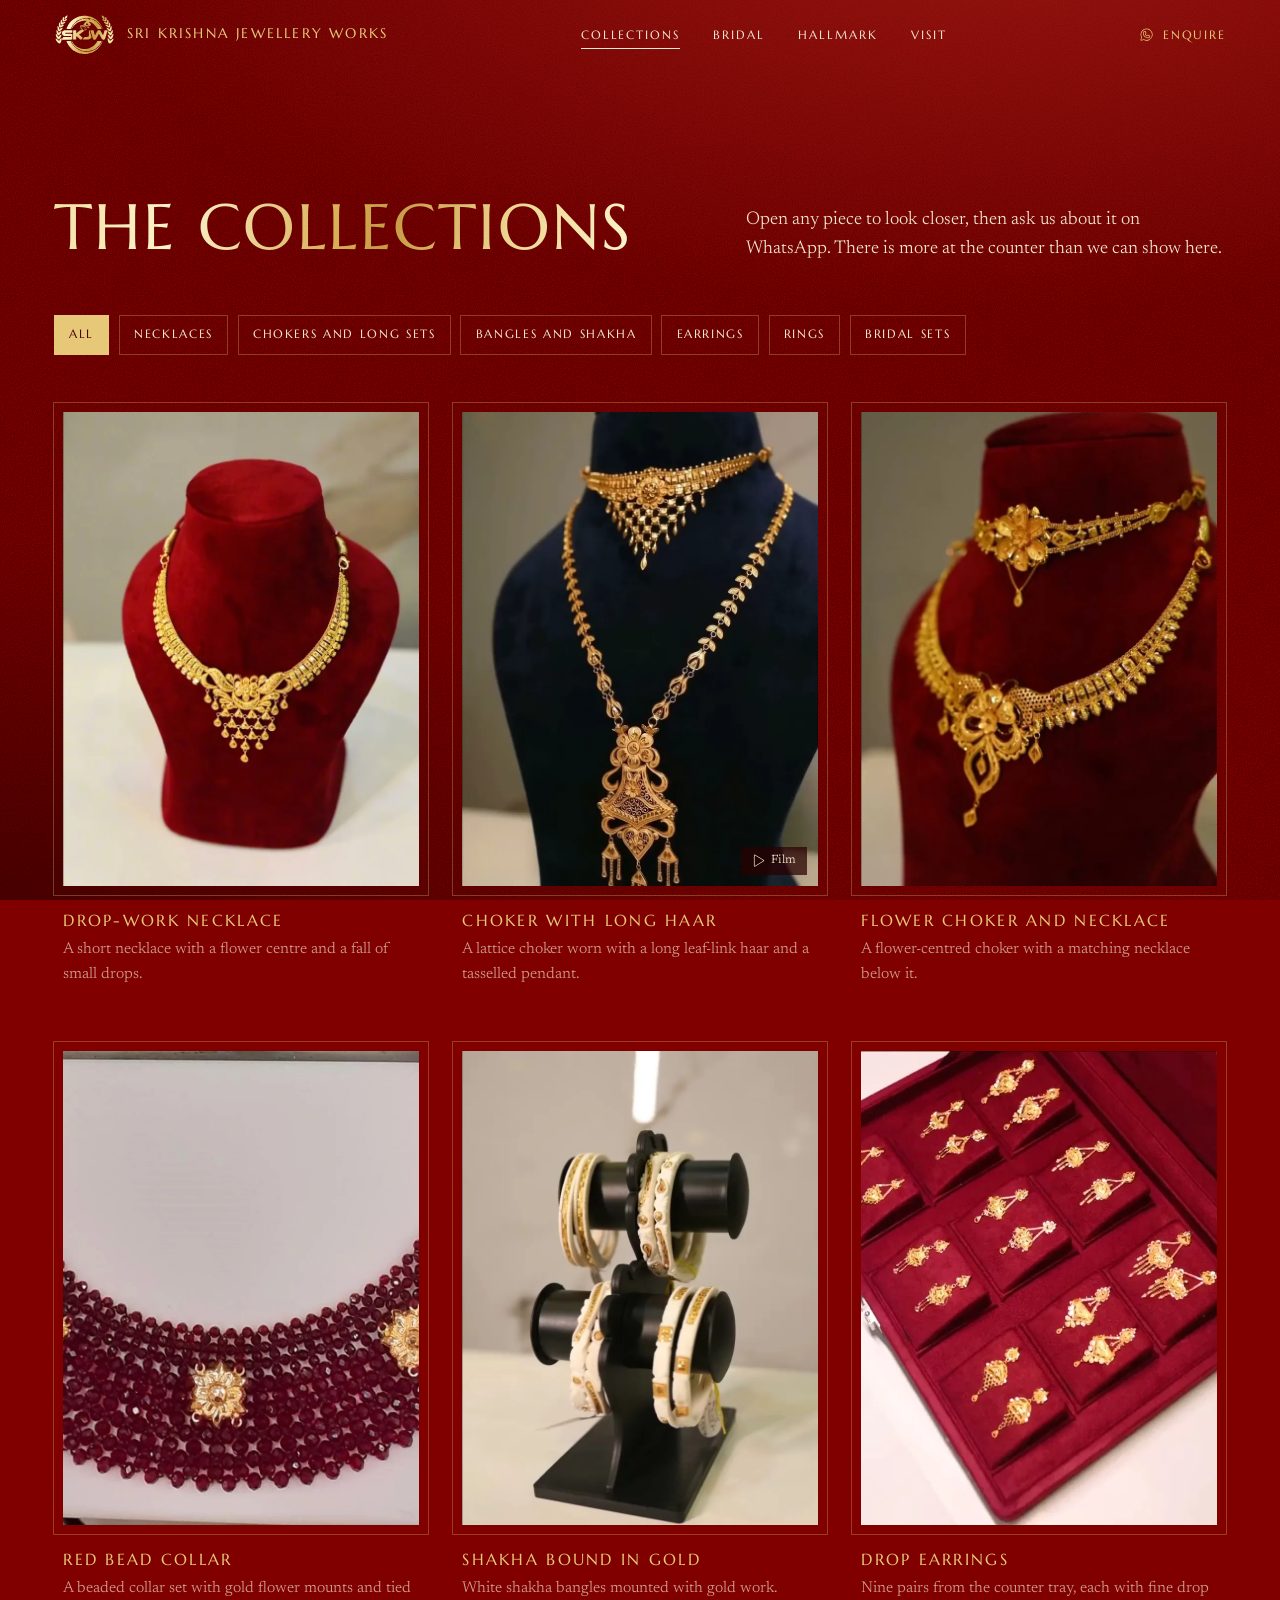
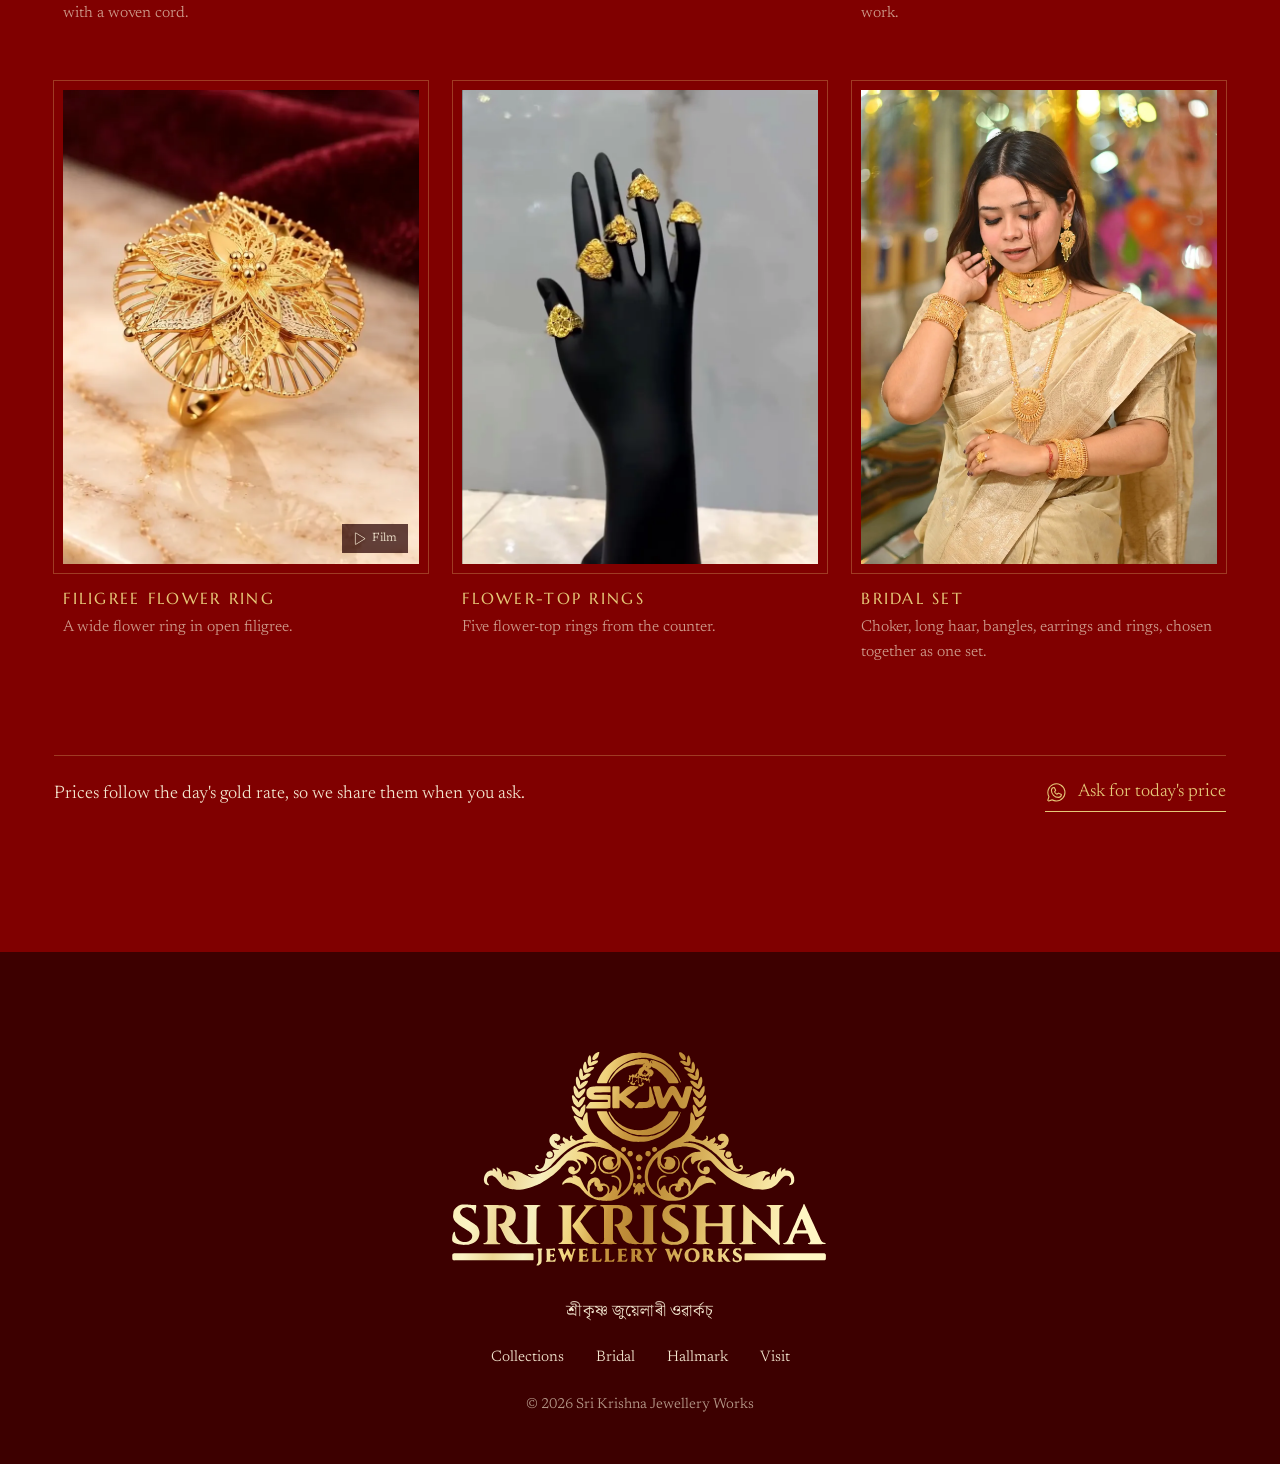
==== collections.html @ 3a8df67c "V1" ====
<!doctype html>
<html lang="en">
<head>
<meta charset="utf-8">
<meta name="viewport" content="width=device-width,initial-scale=1,viewport-fit=cover">
<title>Collections | Sri Krishna Jewellery Works</title>
<meta name="description" content="Necklaces, chokers and long sets, bangles and shakha, earrings, rings and bridal sets from Sri Krishna Jewellery Works, Barpeta Road. Ask about any piece on WhatsApp.">
<link rel="canonical" href="https://skjw.in/collections.html">
<meta name="theme-color" content="#800000">
<link rel="icon" href="assets/favicon.png" type="image/png">
<link rel="apple-touch-icon" href="assets/apple-touch-icon.png">
<meta property="og:type" content="website">
<meta property="og:site_name" content="Sri Krishna Jewellery Works">
<meta property="og:title" content="Collections | Sri Krishna Jewellery Works">
<meta property="og:description" content="Necklaces, chokers and long sets, bangles and shakha, earrings, rings and bridal sets from Sri Krishna Jewellery Works, Barpeta Road. Ask about any piece on WhatsApp.">
<meta property="og:url" content="https://skjw.in/collections.html">
<meta property="og:image" content="https://skjw.in/assets/share.jpg">
<meta property="og:locale" content="en_IN">
<meta name="twitter:card" content="summary_large_image">
<link rel="preconnect" href="https://fonts.googleapis.com">
<link rel="preconnect" href="https://fonts.gstatic.com" crossorigin>
<link rel="stylesheet" href="https://fonts.googleapis.com/css2?family=Marcellus&family=Newsreader:ital,opsz,wght@0,6..72,300..500;1,6..72,300..500&family=Noto+Serif+Bengali:wght@400;500&display=swap">
<link rel="stylesheet" href="css/style.css">
<script>(function(d){var r=d.documentElement,first=false;r.classList.add('js');try{first=!sessionStorage.getItem('skjw-seen');sessionStorage.setItem('skjw-seen','1')}catch(e){}r.classList.add(first&&false?'intro':'quick');setTimeout(function(){r.classList.add('is-ready')},4000)})(document);</script>
<script type="application/ld+json">{"@context": "https://schema.org", "@type": "JewelryStore", "name": "Sri Krishna Jewellery Works", "url": "https://skjw.in/", "image": "https://skjw.in/assets/share.jpg", "logo": "https://skjw.in/assets/logo-gold.svg", "telephone": "+91 94352 06027", "email": "amitroykarmakar@yahoo.com", "address": {"@type": "PostalAddress", "streetAddress": "W/No. 6, Kalibari Road", "addressLocality": "Barpeta Road", "addressRegion": "Assam", "postalCode": "781315", "addressCountry": "IN"}, "openingHoursSpecification": [{"@type": "OpeningHoursSpecification", "dayOfWeek": ["Monday", "Tuesday", "Wednesday", "Thursday", "Friday", "Saturday"], "opens": "09:00", "closes": "21:00"}, {"@type": "OpeningHoursSpecification", "dayOfWeek": "Sunday", "opens": "09:00", "closes": "14:00"}], "sameAs": ["https://www.instagram.com/srikrishnajewelleryworks/", "https://www.facebook.com/srikrishnajewellerywork/"]}</script>
</head>
<body>
<svg width="0" height="0" style="position:absolute" aria-hidden="true" focusable="false"><defs>
  <symbol id="i-whatsapp" viewBox="0 0 256 256"><path d="M186.68,146.63l-32-16a6,6,0,0,0-6,.38L133,141.46A42.49,42.49,0,0,1,114.54,123L125,107.33a6,6,0,0,0,.38-6l-16-32A6,6,0,0,0,104,66a38,38,0,0,0-38,38,86.1,86.1,0,0,0,86,86,38,38,0,0,0,38-38A6,6,0,0,0,186.68,146.63ZM152,178a74.09,74.09,0,0,1-74-74,26,26,0,0,1,22.42-25.75l12.66,25.32-10.39,15.58a6,6,0,0,0-.54,5.63,54.43,54.43,0,0,0,29.07,29.07,6,6,0,0,0,5.63-.54l15.58-10.39,25.32,12.66A26,26,0,0,1,152,178ZM128,26A102,102,0,0,0,38.35,176.69L26.73,211.56a14,14,0,0,0,17.71,17.71l34.87-11.62A102,102,0,1,0,128,26Zm0,192a90,90,0,0,1-45.06-12.08,6.09,6.09,0,0,0-3-.81,6.2,6.2,0,0,0-1.9.31L40.65,217.88a2,2,0,0,1-2.53-2.53L50.58,178a6,6,0,0,0-.5-4.91A90,90,0,1,1,128,218Z"></path></symbol>
  <symbol id="i-phone" viewBox="0 0 256 256"><path d="M221.59,160.3l-47.24-21.17a14,14,0,0,0-13.28,1.22,4.81,4.81,0,0,0-.56.42l-24.69,21a1.88,1.88,0,0,1-1.68.06c-15.87-7.66-32.31-24-40-39.65a1.91,1.91,0,0,1,0-1.68l21.07-25a6.13,6.13,0,0,0,.42-.58,14,14,0,0,0,1.12-13.27L95.73,34.49a14,14,0,0,0-14.56-8.38A54.24,54.24,0,0,0,34,80c0,78.3,63.7,142,142,142a54.25,54.25,0,0,0,53.89-47.17A14,14,0,0,0,221.59,160.3ZM176,210C104.32,210,46,151.68,46,80A42.23,42.23,0,0,1,82.67,38h.23a2,2,0,0,1,1.84,1.31l21.1,47.11a2,2,0,0,1,0,1.67L84.73,113.15a4.73,4.73,0,0,0-.43.57,14,14,0,0,0-.91,13.73c8.87,18.16,27.17,36.32,45.53,45.19a14,14,0,0,0,13.77-1c.19-.13.38-.27.56-.42l24.68-21a1.92,1.92,0,0,1,1.6-.1l47.25,21.17a2,2,0,0,1,1.21,2A42.24,42.24,0,0,1,176,210Z"></path></symbol>
  <symbol id="i-pin" viewBox="0 0 256 256"><path d="M128,66a38,38,0,1,0,38,38A38,38,0,0,0,128,66Zm0,64a26,26,0,1,1,26-26A26,26,0,0,1,128,130Zm0-112a86.1,86.1,0,0,0-86,86c0,30.91,14.34,63.74,41.47,94.94a252.32,252.32,0,0,0,41.09,38,6,6,0,0,0,6.88,0,252.32,252.32,0,0,0,41.09-38c27.13-31.2,41.47-64,41.47-94.94A86.1,86.1,0,0,0,128,18Zm0,206.51C113,212.93,54,163.62,54,104a74,74,0,0,1,148,0C202,163.62,143,212.93,128,224.51Z"></path></symbol>
  <symbol id="i-instagram" viewBox="0 0 256 256"><path d="M128,82a46,46,0,1,0,46,46A46.06,46.06,0,0,0,128,82Zm0,80a34,34,0,1,1,34-34A34,34,0,0,1,128,162ZM176,26H80A54.06,54.06,0,0,0,26,80v96a54.06,54.06,0,0,0,54,54h96a54.06,54.06,0,0,0,54-54V80A54.06,54.06,0,0,0,176,26Zm42,150a42,42,0,0,1-42,42H80a42,42,0,0,1-42-42V80A42,42,0,0,1,80,38h96a42,42,0,0,1,42,42ZM190,76a10,10,0,1,1-10-10A10,10,0,0,1,190,76Z"></path></symbol>
  <symbol id="i-facebook" viewBox="0 0 256 256"><path d="M128,26A102,102,0,1,0,230,128,102.12,102.12,0,0,0,128,26Zm6,191.8V150h26a6,6,0,0,0,0-12H134V112a18,18,0,0,1,18-18h16a6,6,0,0,0,0-12H152a30,30,0,0,0-30,30v26H96a6,6,0,0,0,0,12h26v67.8a90,90,0,1,1,12,0Z"></path></symbol>
  <symbol id="i-seal" viewBox="0 0 256 256"><path d="M224.42,104.2c-3.9-4.07-7.93-8.27-9.55-12.18-1.5-3.63-1.58-9-1.67-14.68-.14-9.38-.3-20-7.42-27.12S188,42.94,178.66,42.8c-5.68-.09-11-.17-14.68-1.67-3.91-1.62-8.11-5.65-12.18-9.55C145.16,25.22,137.64,18,128,18s-17.16,7.22-23.8,13.58c-4.07,3.9-8.27,7.93-12.18,9.55-3.63,1.5-9,1.58-14.68,1.67-9.38.14-20,.3-27.12,7.42S42.94,68,42.8,77.34c-.09,5.68-.17,11-1.67,14.68-1.62,3.91-5.65,8.11-9.55,12.18C25.22,110.84,18,118.36,18,128s7.22,17.16,13.58,23.8c3.9,4.07,7.93,8.27,9.55,12.18,1.5,3.63,1.58,9,1.67,14.68.14,9.38.3,20,7.42,27.12S68,213.06,77.34,213.2c5.68.09,11,.17,14.68,1.67,3.91,1.62,8.11,5.65,12.18,9.55C110.84,230.78,118.36,238,128,238s17.16-7.22,23.8-13.58c4.07-3.9,8.27-7.93,12.18-9.55,3.63-1.5,9-1.58,14.68-1.67,9.38-.14,20-.3,27.12-7.42s7.28-17.74,7.42-27.12c.09-5.68.17-11,1.67-14.68,1.62-3.91,5.65-8.11,9.55-12.18C230.78,145.16,238,137.64,238,128S230.78,110.84,224.42,104.2Zm-8.66,39.3c-4.67,4.86-9.5,9.9-12,15.9-2.38,5.74-2.48,12.52-2.58,19.08-.11,7.44-.23,15.14-3.9,18.82s-11.38,3.79-18.82,3.9c-6.56.1-13.34.2-19.08,2.58-6,2.48-11,7.31-15.91,12-5.25,5-10.68,10.24-15.49,10.24s-10.24-5.21-15.5-10.24c-4.86-4.67-9.9-9.5-15.9-12-5.74-2.38-12.52-2.48-19.08-2.58-7.44-.11-15.14-.23-18.82-3.9s-3.79-11.38-3.9-18.82c-.1-6.56-.2-13.34-2.58-19.08-2.48-6-7.31-11-12-15.91C35.21,138.24,30,132.81,30,128s5.21-10.24,10.24-15.5c4.67-4.86,9.5-9.9,12-15.9,2.38-5.74,2.48-12.52,2.58-19.08.11-7.44.23-15.14,3.9-18.82s11.38-3.79,18.82-3.9c6.56-.1,13.34-.2,19.08-2.58,6-2.48,11-7.31,15.91-12C117.76,35.21,123.19,30,128,30s10.24,5.21,15.5,10.24c4.86,4.67,9.9,9.5,15.9,12,5.74,2.38,12.52,2.48,19.08,2.58,7.44.11,15.14.23,18.82,3.9s3.79,11.38,3.9,18.82c.1,6.56.2,13.34,2.58,19.08,2.48,6,7.31,11,12,15.91,5,5.25,10.24,10.68,10.24,15.49S220.79,138.24,215.76,143.5ZM172.24,99.76a6,6,0,0,1,0,8.48l-56,56a6,6,0,0,1-8.48,0l-24-24a6,6,0,0,1,8.48-8.48L112,151.51l51.76-51.75A6,6,0,0,1,172.24,99.76Z"></path></symbol>
  <symbol id="i-certificate" viewBox="0 0 256 256"><path d="M126,136a6,6,0,0,1-6,6H72a6,6,0,0,1,0-12h48A6,6,0,0,1,126,136Zm-6-38H72a6,6,0,0,0,0,12h48a6,6,0,0,0,0-12Zm110,62.62V224a6,6,0,0,1-9,5.21l-25-14.3-25,14.3a6,6,0,0,1-9-5.21V198H40a14,14,0,0,1-14-14V56A14,14,0,0,1,40,42H216a14,14,0,0,1,14,14V87.38a49.91,49.91,0,0,1,0,73.24ZM196,86a38,38,0,1,0,38,38A38,38,0,0,0,196,86ZM162,186V160.62a50,50,0,0,1,56-81.51V56a2,2,0,0,0-2-2H40a2,2,0,0,0-2,2V184a2,2,0,0,0,2,2Zm56-17.11a49.91,49.91,0,0,1-44,0v44.77l19-10.87a6,6,0,0,1,6,0l19,10.87Z"></path></symbol>
  <symbol id="i-fingerprint" viewBox="0 0 256 256"><path d="M70,128a132.68,132.68,0,0,1-14,59.58,6,6,0,0,1-5.38,3.33,6,6,0,0,1-5.36-8.67A120.74,120.74,0,0,0,58,128,69.72,69.72,0,0,1,84.25,73.36a6,6,0,0,1,7.51,9.37A57.73,57.73,0,0,0,70,128Zm58-6a6,6,0,0,0-6,6,186.07,186.07,0,0,1-23.23,90.07,6,6,0,0,0,10.5,5.82A198.14,198.14,0,0,0,134,128,6,6,0,0,0,128,122Zm0-32a38,38,0,0,0-38,38,6,6,0,0,0,12,0,26,26,0,0,1,52,0,216.06,216.06,0,0,1-20.71,92.85A6,6,0,1,0,144.16,226,227.94,227.94,0,0,0,166,128,38,38,0,0,0,128,90Zm0-64A102.11,102.11,0,0,0,26,128a90,90,0,0,1-5.12,30,6,6,0,1,0,11.31,4A101.83,101.83,0,0,0,38,128a90,90,0,0,1,180,0,284.7,284.7,0,0,1-5.33,54.84,6,6,0,0,0,4.72,7.05,6.8,6.8,0,0,0,1.17.11,6,6,0,0,0,5.88-4.84A295.92,295.92,0,0,0,230,128,102.12,102.12,0,0,0,128,26ZM94,154.13a6,6,0,0,0-7.07,4.69,152.82,152.82,0,0,1-17.44,46,6,6,0,0,0,10.4,6,164.77,164.77,0,0,0,18.8-49.65A6,6,0,0,0,94,154.13ZM128,58a70.76,70.76,0,0,0-8.75.54,6,6,0,1,0,1.49,11.91A58,58,0,0,1,186,128a252.27,252.27,0,0,1-1.94,31.26,6,6,0,0,0,5.21,6.69,6.59,6.59,0,0,0,.75,0,6,6,0,0,0,5.95-5.26A266.46,266.46,0,0,0,198,128,70.08,70.08,0,0,0,128,58ZM185.44,186.2a6,6,0,0,0-7.31,4.31c-1.47,5.74-3.18,11.49-5.06,17.09a6,6,0,0,0,11.38,3.82c2-5.88,3.75-11.9,5.3-17.92A6,6,0,0,0,185.44,186.2Z"></path></symbol>
  <symbol id="i-copy" viewBox="0 0 256 256"><path d="M216,34H88a6,6,0,0,0-6,6V82H40a6,6,0,0,0-6,6V216a6,6,0,0,0,6,6H168a6,6,0,0,0,6-6V174h42a6,6,0,0,0,6-6V40A6,6,0,0,0,216,34ZM162,210H46V94H162Zm48-48H174V88a6,6,0,0,0-6-6H94V46H210Z"></path></symbol>
  <symbol id="i-check" viewBox="0 0 256 256"><path d="M228.24,76.24l-128,128a6,6,0,0,1-8.48,0l-56-56a6,6,0,0,1,8.48-8.48L96,191.51,219.76,67.76a6,6,0,0,1,8.48,8.48Z"></path></symbol>
  <symbol id="i-menu" viewBox="0 0 256 256"><path d="M222,128a6,6,0,0,1-6,6H40a6,6,0,0,1,0-12H216A6,6,0,0,1,222,128ZM40,70H216a6,6,0,0,0,0-12H40a6,6,0,0,0,0,12ZM216,186H40a6,6,0,0,0,0,12H216a6,6,0,0,0,0-12Z"></path></symbol>
  <symbol id="i-close" viewBox="0 0 256 256"><path d="M204.24,195.76a6,6,0,1,1-8.48,8.48L128,136.49,60.24,204.24a6,6,0,0,1-8.48-8.48L119.51,128,51.76,60.24a6,6,0,0,1,8.48-8.48L128,119.51l67.76-67.75a6,6,0,0,1,8.48,8.48L136.49,128Z"></path></symbol>
  <symbol id="i-play" viewBox="0 0 256 256"><path d="M231.36,116.19,87.28,28.06a14,14,0,0,0-14.18-.27A13.69,13.69,0,0,0,66,39.87V216.13a13.69,13.69,0,0,0,7.1,12.08,14,14,0,0,0,14.18-.27l144.08-88.13a13.82,13.82,0,0,0,0-23.62Zm-6.26,13.38L81,217.7a2,2,0,0,1-2.06,0,1.78,1.78,0,0,1-1-1.61V39.87a1.78,1.78,0,0,1,1-1.61A2.06,2.06,0,0,1,80,38a2,2,0,0,1,1,.31L225.1,126.43a1.82,1.82,0,0,1,0,3.14Z"></path></symbol>
  <symbol id="i-pause" viewBox="0 0 256 256"><path d="M200,34H160a14,14,0,0,0-14,14V208a14,14,0,0,0,14,14h40a14,14,0,0,0,14-14V48A14,14,0,0,0,200,34Zm2,174a2,2,0,0,1-2,2H160a2,2,0,0,1-2-2V48a2,2,0,0,1,2-2h40a2,2,0,0,1,2,2ZM96,34H56A14,14,0,0,0,42,48V208a14,14,0,0,0,14,14H96a14,14,0,0,0,14-14V48A14,14,0,0,0,96,34Zm2,174a2,2,0,0,1-2,2H56a2,2,0,0,1-2-2V48a2,2,0,0,1,2-2H96a2,2,0,0,1,2,2Z"></path></symbol>
  <symbol id="i-arrow-left" viewBox="0 0 256 256"><path d="M222,128a6,6,0,0,1-6,6H54.49l61.75,61.76a6,6,0,1,1-8.48,8.48l-72-72a6,6,0,0,1,0-8.48l72-72a6,6,0,0,1,8.48,8.48L54.49,122H216A6,6,0,0,1,222,128Z"></path></symbol>
  <symbol id="i-arrow-right" viewBox="0 0 256 256"><path d="M220.24,132.24l-72,72a6,6,0,0,1-8.48-8.48L201.51,134H40a6,6,0,0,1,0-12H201.51L139.76,60.24a6,6,0,0,1,8.48-8.48l72,72A6,6,0,0,1,220.24,132.24Z"></path></symbol>
</defs></svg>

<div class="site" id="top">
<div class="curtain" aria-hidden="true"><img src="assets/logo-gold.svg" alt="" width="304" height="177"></div>
<div class="wipe" aria-hidden="true"></div>
<header class="nav">
  <a class="brand" href="index.html" aria-label="Sri Krishna Jewellery Works, home">
    <img src="assets/crest-gold.svg" alt="" width="62" height="40">
    <span class="brand-name">Sri Krishna Jewellery Works</span>
  </a>
  <nav class="nav-links" aria-label="Main">
    <a href="collections.html" aria-current="page">Collections</a>
    <a href="index.html#bridal">Bridal</a>
    <a href="index.html#hallmark">Hallmark</a>
    <a href="index.html#visit">Visit</a>
  </nav>
  <a class="nav-cta" href="https://wa.me/917002180879?text=Hello%2C%20I%20saw%20your%20website%20and%20would%20like%20to%20ask%20about%20a%20piece." target="_blank" rel="noopener"><svg class="ic" viewBox="0 0 256 256" aria-hidden="true"><use href="#i-whatsapp"/></svg>Enquire</a>
  <button class="menu-btn" type="button" aria-expanded="false" aria-controls="menu" aria-label="Open menu"><svg viewBox="0 0 256 256" aria-hidden="true"><use href="#i-menu"/></svg></button>
</header>
<div class="menu" id="menu">
  <a href="collections.html"><span>Collections</span></a>
  <a href="index.html#bridal"><span>Bridal</span></a>
  <a href="index.html#hallmark"><span>Hallmark</span></a>
  <a href="index.html#visit"><span>Visit</span></a>
  <a href="https://wa.me/917002180879?text=Hello%2C%20I%20saw%20your%20website%20and%20would%20like%20to%20ask%20about%20a%20piece." target="_blank" rel="noopener"><span>Enquire on WhatsApp</span></a>
</div>

<main class="enter">
<header class="page-head">
  <h1 class="display h-page"><span class="ln"><span class="foil">The collections</span></span></h1>
  <p class="lede fade">Open any piece to look closer, then ask us about it on WhatsApp. There is more at the counter than we can show here.</p>
</header>
<div class="filters fade" id="filters" role="group" aria-label="Show one family of ornament"></div>
<div class="grid" id="grid"></div>
<noscript><p class="sec">The catalogue needs JavaScript. You can also <a class="link" href="https://wa.me/917002180879?text=Hello%2C%20I%20saw%20your%20website%20and%20would%20like%20to%20ask%20about%20a%20piece.">ask us on WhatsApp</a> what is in the showroom.</p></noscript>
<div class="note page-note">
  <p>Prices follow the day's gold rate, so we share them when you ask.</p>
  <a class="link" href="https://wa.me/917002180879?text=Hello%2C%20I%20would%20like%20to%20know%20today%27s%20price%20for%20a%20piece%20on%20your%20website." target="_blank" rel="noopener"><svg class="ic" viewBox="0 0 256 256" aria-hidden="true"><use href="#i-whatsapp"/></svg>Ask for today's price</a>
</div>
</main>

<dialog class="detail" id="detail" aria-labelledby="detail-title">
  <button type="button" class="detail-close"><svg viewBox="0 0 256 256" aria-hidden="true"><use href="#i-close"/></svg>Close</button>
  <div class="detail-in">
    <div class="detail-media">
      <div class="detail-stage"></div>
      <div class="thumbs"></div>
    </div>
    <div class="detail-copy">
      <p class="small detail-cat"></p>
      <h2 class="display h-sec" id="detail-title"></h2>
      <p class="lede detail-text"></p>
      <div class="detail-facts">
        <div class="detail-gold"><svg viewBox="0 0 256 256" aria-hidden="true"><use href="#i-seal"/></svg>BIS hallmarked gold with its own HUID code</div>
        <div><svg viewBox="0 0 256 256" aria-hidden="true"><use href="#i-pin"/></svg>See it at the showroom on Kalibari Road</div>
      </div>
      <p class="small">Prices follow the day's gold rate, so we share them when you ask.</p>
      <p><a class="btn solid detail-ask" href="https://wa.me/917002180879?text=Hello%2C%20I%20saw%20your%20website%20and%20would%20like%20to%20ask%20about%20a%20piece." target="_blank" rel="noopener"><svg class="ic" viewBox="0 0 256 256" aria-hidden="true"><use href="#i-whatsapp"/></svg>Ask about this piece</a></p>
    </div>
  </div>
</dialog>
<footer class="band foot">
  <img class="foot-logo" src="assets/logo-gold.svg" alt="Sri Krishna Jewellery Works" width="400" height="233" loading="lazy">
  <p class="as" lang="as">শ্ৰীকৃষ্ণ জুয়েলাৰী ওৱাৰ্কচ্</p>
  <nav aria-label="Footer">
    <a href="collections.html">Collections</a><a href="index.html#bridal">Bridal</a><a href="index.html#hallmark">Hallmark</a><a href="index.html#visit">Visit</a>
  </nav>
  <p class="small">© 2026 Sri Krishna Jewellery Works</p>
</footer>
</div>
<script src="js/pieces.js" defer></script>
<script src="js/site.js" defer></script>
<script src="js/collections.js" defer></script>
</body>
</html>
---- css/style.css ----
/* Sri Krishna Jewellery Works
   The page is the inside of the shop's presentation box: a maroon velvet field,
   gold-foil capitals, ivory text. Everything is left-aligned except the bangle hero.

   Contents
   1. Tokens        5. Hero            9. Hallmark       13. Collections page
   2. Base          6. Sections       10. Visit          14. Piece detail
   3. Type          7. Tray            11. Footer         15. Motion
   4. Nav + menu    8. Bridal         12. Buttons        16. Smaller screens
*/

/* ---------- 1. Tokens ---------- */
:root{
  color-scheme:dark;
  --maroon:#800000;                 /* the client's colour */
  --deep:#3d0000;                   /* bands, menu, footer */
  --oxblood:#4a0303;                /* page-change wipe */
  --foil:#e6c878;                   /* gold for headings and lines */
  --text:#f3e6cf;                   /* ivory body text */
  --muted:rgba(243,230,207,.68);
  --line:rgba(230,200,120,.3);
  --frame:#5e0000;                  /* behind photos while they load */
  --foil-gradient:linear-gradient(100deg,#f3e3a6 0%,#fbf3cb 22%,#d9b25a 48%,#c79a43 58%,#ecd58f 78%,#fbf3cb 100%);

  --f-display:"Marcellus","Trajan Pro","Optima","Palatino Linotype",serif;
  --f-text:"Newsreader","Iowan Old Style","Palatino Linotype",Georgia,serif;
  --f-as:"Noto Serif Bengali","Kohinoor Bangla","Nirmala UI",serif;

  --ease-out:cubic-bezier(.16,1,.3,1);     /* things arriving */
  --ease-io:cubic-bezier(.76,0,.24,1);     /* wipes */
  --gutter:clamp(1.15rem,4.2vw,4rem);
  --section:clamp(5rem,11vw,10.5rem);
  --obj:min(86vw,62svh,44rem);             /* size of the bangle canvas */
}

@media (min-width:104rem){
  :root{--gutter:calc((100vw - 96rem) / 2)}
}

/* ---------- 2. Base ---------- */
*,*::before,*::after{box-sizing:border-box}
html{scroll-behavior:smooth;-webkit-text-size-adjust:100%;background:var(--maroon)}
[id]{scroll-margin-top:5rem}
body{margin:0;background:var(--maroon);color:var(--text);font-family:var(--f-text);font-size:1.14rem;font-weight:350;line-height:1.6;overflow-x:hidden;-webkit-font-smoothing:antialiased}
img,video,canvas{display:block;max-width:100%}
a{color:inherit}
h1,h2,h3,p,figure,ul,dl,dd{margin:0}
ul{padding:0;list-style:none}
button{font:inherit;color:inherit;background:none;border:0;padding:0;cursor:pointer}
:focus-visible{outline:2px solid var(--foil);outline-offset:4px}
[hidden]{display:none!important}
svg.ic{width:1.25em;height:1.25em;fill:currentColor;flex:none}
.sr{position:absolute;width:1px;height:1px;overflow:hidden;clip-path:inset(50%);white-space:nowrap}

/* velvet: two soft lights and a fine nap, fixed behind everything */
.site{position:relative;isolation:isolate}
.site::before{content:"";position:fixed;inset:0;z-index:-1;pointer-events:none;
  background:
   radial-gradient(120% 70% at 78% -8%,rgba(190,40,30,.5),transparent 60%),
   radial-gradient(90% 60% at 0% 100%,rgba(40,0,0,.55),transparent 65%),
   url("data:image/svg+xml,%3Csvg xmlns='http://www.w3.org/2000/svg' width='260' height='260'%3E%3Cfilter id='n'%3E%3CfeTurbulence type='fractalNoise' baseFrequency='.9' numOctaves='2' stitchTiles='stitch'/%3E%3CfeColorMatrix values='0 0 0 0 0 0 0 0 0 0 0 0 0 0 0 0 0 0 .55 -.12'/%3E%3C/filter%3E%3Crect width='100%25' height='100%25' filter='url(%23n)'/%3E%3C/svg%3E")}

/* ---------- 3. Type ---------- */
.display{font-family:var(--f-display);font-weight:400;letter-spacing:.035em;text-transform:uppercase;line-height:1.12;color:var(--foil);text-wrap:balance}
.h-hero{font-size:clamp(1.55rem,min(5.6vw,10.5svh),6rem);line-height:1}
.h-sec{font-size:clamp(1.7rem,3.5vw,3.1rem)}
.h-page{font-size:clamp(2rem,5vw,4.4rem)}
.lede{font-size:clamp(1.1rem,1.45vw,1.3rem);max-width:34rem;line-height:1.55}
.small{font-size:.9rem;color:var(--muted)}
.muted{color:var(--muted)}
.as{font-family:var(--f-as);font-size:1.02rem;letter-spacing:.01em;color:var(--foil)}
.foil{background:var(--foil-gradient);-webkit-background-clip:text;background-clip:text;color:transparent}

/* ---------- 4. Nav + menu ---------- */
.nav{position:fixed;inset:env(safe-area-inset-top,0px) 0 auto 0;z-index:40;display:flex;align-items:center;justify-content:space-between;gap:1.5rem;padding:.9rem var(--gutter);transition:transform .7s var(--ease-out),background-color .4s,box-shadow .4s}
.nav.is-solid{background:var(--maroon);box-shadow:0 1px 0 var(--line)}
.nav.menu-open{background:transparent;box-shadow:none}
.nav.is-hidden{transform:translateY(-105%);visibility:hidden;transition:transform .7s var(--ease-out),visibility 0s .7s}
.brand{display:flex;align-items:center;gap:.7rem;text-decoration:none;color:var(--foil);min-width:0}
.brand img{height:2.5rem;width:auto;flex:none}
.brand-name{font-family:var(--f-display);text-transform:uppercase;letter-spacing:.16em;font-size:.86rem;white-space:nowrap}
.nav-links{display:flex;gap:clamp(1.2rem,2.6vw,2.6rem)}
.nav-links a,.nav-cta{font-family:var(--f-display);text-transform:uppercase;letter-spacing:.16em;font-size:.76rem;text-decoration:none}
.nav-links a{color:var(--text);position:relative;padding:.3rem 0}
.nav-links a::after{content:"";position:absolute;left:0;right:0;bottom:0;height:1px;background:currentColor;transform:scaleX(0);transform-origin:right;transition:transform .5s var(--ease-out)}
.nav-links a:hover::after,.nav-links a[aria-current="page"]::after{transform:scaleX(1);transform-origin:left}
.nav-cta{display:inline-flex;align-items:center;gap:.5rem;color:var(--foil)}
.menu-btn{display:none;width:2.75rem;height:2.75rem;align-items:center;justify-content:center;color:var(--foil)}
.menu-btn svg{width:1.6rem;height:1.6rem;fill:currentColor}
.menu{position:fixed;inset:0;z-index:39;background:var(--deep);display:flex;flex-direction:column;justify-content:center;gap:2.2rem;padding:6rem var(--gutter) 7rem;clip-path:inset(0 0 100% 0);visibility:hidden;transition:clip-path .8s var(--ease-io),visibility 0s .8s}
.menu.open{clip-path:inset(0);visibility:visible;transition:clip-path .8s var(--ease-io)}
.menu a{font-family:var(--f-display);font-size:1.6rem;line-height:1.15;text-decoration:none;text-transform:uppercase;letter-spacing:.035em;display:block;overflow:hidden}
.menu a span{display:block;transform:translateY(110%);transition:transform .9s var(--ease-out)}
.menu.open a span{transform:none}
.menu a:nth-child(2) span{transition-delay:.06s}
.menu a:nth-child(3) span{transition-delay:.12s}
.menu a:nth-child(4) span{transition-delay:.18s}
.menu a:nth-child(5) span{transition-delay:.24s}

/* ---------- 5. Hero ---------- */
.hero{position:relative;display:grid;grid-template-rows:1fr auto;justify-items:center;row-gap:1.2rem;text-align:center;overflow:hidden;padding:clamp(5.2rem,9.5svh,7.6rem) var(--gutter) clamp(2.2rem,5vh,3.6rem);min-height:min(100svh,60rem)}
/* moving velvet behind the hero: the film gives the folds, the page gives the colour */
.hero-bg{position:absolute;inset:0;z-index:0;overflow:hidden;background:url(../assets/velvet-poster.webp) center/cover;mix-blend-mode:luminosity;opacity:.5;pointer-events:none;-webkit-mask-image:linear-gradient(#000 55%,transparent);mask-image:linear-gradient(#000 55%,transparent)}
.hero-bg video{width:100%;height:100%;object-fit:cover}
.hero-stage{--gap:.58;position:relative;z-index:1;width:100%;display:grid;place-items:center;align-content:center;padding-block:.5rem}
.hero-stage>.display{position:relative;z-index:1}
.hero-object{position:relative;z-index:2;width:var(--obj);height:calc(var(--obj) * var(--gap));pointer-events:none}
.hero-object canvas{position:absolute;left:0;top:50%;width:100%;height:auto;aspect-ratio:1;transform:translateY(-50%)}
.hero-object::after{content:"";position:absolute;left:14%;right:14%;top:calc(50% + var(--obj) * .4);height:calc(var(--obj) * .09);background:radial-gradient(50% 50% at 50% 50%,rgba(20,0,0,.6),transparent 70%);z-index:-1;filter:blur(6px)}
.hero-fallback{position:absolute;left:18%;width:64%;top:50%;aspect-ratio:1;transform:translateY(-50%);border-radius:50%;overflow:hidden}
.hero-fallback img{width:100%;height:100%;object-fit:cover}
.hero-foot{position:relative;z-index:3;width:100%;display:flex;flex-wrap:wrap;justify-content:space-between;align-items:end;gap:1.4rem 3rem;text-align:left;padding-top:1.1rem;border-top:1px solid var(--line)}
.hero-foot .lede{max-width:30rem;font-size:1.08rem}
.hero-actions{display:flex;flex-wrap:wrap;align-items:center;gap:1.1rem 2rem}
.ln{display:block;overflow:hidden;padding-bottom:.12em;margin-bottom:-.12em}
.ln>span{display:block;text-wrap:balance}

/* ---------- 6. Sections ---------- */
.sec{padding:var(--section) var(--gutter)}
.sec-head{display:flex;flex-wrap:wrap;justify-content:space-between;align-items:end;gap:1.2rem 3rem;margin-bottom:clamp(2.4rem,5vw,4.5rem)}
.sec-head p{max-width:27rem}
.band{background:var(--deep)}
.framed{outline:1px solid var(--line);outline-offset:.6rem}

/* house */
.house{display:grid;grid-template-columns:minmax(0,7fr) minmax(0,4fr);gap:clamp(2rem,6vw,7rem);align-items:center}
.house-copy{display:flex;flex-direction:column;gap:1.7rem;max-width:44rem}
.house-copy .display{max-width:15em}
.film{position:relative;justify-self:end;width:min(100%,21rem)}
.film-frame{aspect-ratio:9/15;overflow:hidden;background:var(--frame)}
.film video{width:100%;height:100%;object-fit:cover}
.film figcaption{display:flex;justify-content:space-between;align-items:center;padding-top:1.3rem;font-size:.86rem;color:var(--muted)}
.film button{display:inline-flex;align-items:center;gap:.4rem;color:var(--foil);font-size:.86rem;padding:.7rem 0 .7rem 1rem;margin-block:-.7rem}

/* feature band */
.feature{display:grid;grid-template-columns:minmax(0,4.5fr) minmax(0,7.5fr);align-items:stretch}
.feature-img{position:relative;overflow:hidden;min-height:clamp(20rem,58vw,44rem)}
.feature-img img{position:absolute;left:0;top:-9%;width:100%;height:118%;object-fit:cover;will-change:transform}
.feature-copy{display:flex;flex-direction:column;justify-content:flex-end;gap:1.4rem;padding:clamp(2.4rem,5vw,5rem) var(--gutter)}

/* ---------- 7. Tray (collections slider on the home page) ----------
   Whole tiles only: 4 across on a desktop, 3 on a laptop, 2 on a tablet, 1 on a phone,
   so nothing is cut off at the edge of the page. Arrows, drag or swipe move it. */
.rail{--per:4;--gap:clamp(1.1rem,2.2vw,2rem);position:relative;display:flex;gap:var(--gap);overflow-x:auto;overscroll-behavior-x:contain;scroll-snap-type:x mandatory;scrollbar-width:none;cursor:grab;padding-block:.2rem 1.4rem}
.rail::-webkit-scrollbar{display:none}
.rail.dragging{cursor:grabbing}
.rail.dragging,.rail.gliding{scroll-snap-type:none}
.tile{flex:0 0 calc((100% - (var(--per) - 1) * var(--gap)) / var(--per));scroll-snap-align:start;display:flex;flex-direction:column;gap:1rem;min-width:0;text-decoration:none;-webkit-user-drag:none}
.tile-img{overflow:hidden;background:var(--frame);aspect-ratio:3/4;outline:1px solid var(--line);outline-offset:.55rem;margin:calc(.55rem + 1px)}
/* the picture is a little wider than its frame so it can drift as the tray slides */
.tile-img img,.tile-img video{width:114%;max-width:none;margin-left:-7%;height:100%;object-fit:cover;transition:transform 1.6s var(--ease-out);-webkit-user-drag:none}
.tile:hover .tile-img img,.tile:hover .tile-img video{transform:scale(1.05)}
.tile-txt{display:flex;flex-direction:column;gap:.3rem;padding-inline:.55rem}
.tile h3{font-family:var(--f-display);font-weight:400;font-size:1.02rem;text-transform:uppercase;letter-spacing:.14em;line-height:1.3;color:var(--foil);margin-top:.5rem}
.tile p{color:var(--muted);font-size:.98rem;max-width:20rem}
.tray-ui{display:flex;align-items:center;gap:clamp(1.2rem,3vw,2.6rem);margin-top:.2rem}
.rail-bar{flex:1;height:1px;background:var(--line);position:relative}
.rail-bar i{position:absolute;left:0;top:-1px;height:3px;width:40%;background:var(--foil);transition:transform .5s var(--ease-out)}
.rail-btns{display:flex;gap:.7rem}
.rail-btn{width:3.1rem;height:3.1rem;border:1px solid var(--line);border-radius:50%;display:grid;place-items:center;color:var(--foil);position:relative;overflow:hidden;isolation:isolate;transition:color .5s var(--ease-out),border-color .4s,opacity .4s}
.rail-btn::before{content:"";position:absolute;inset:0;border-radius:50%;background:var(--foil);z-index:-1;transform:scale(0);transition:transform .6s var(--ease-out)}
.rail-btn svg{width:1.3rem;height:1.3rem;fill:currentColor}
.rail-btn:hover:not(:disabled),.rail-btn:focus-visible:not(:disabled){color:var(--oxblood);border-color:var(--foil)}
.rail-btn:hover:not(:disabled)::before,.rail-btn:focus-visible:not(:disabled)::before{transform:scale(1)}
.rail-btn:disabled{opacity:.35;cursor:default}
.note{margin-top:clamp(2.6rem,5vw,4.5rem);padding-top:1.4rem;border-top:1px solid var(--line);display:flex;flex-wrap:wrap;justify-content:space-between;align-items:center;gap:1rem 2.5rem}
.note p{max-width:34rem}

/* ---------- 8. Bridal ---------- */
.bridal-grid{display:grid;grid-template-columns:repeat(12,minmax(0,1fr));column-gap:clamp(1rem,2.4vw,2.4rem);align-items:start}
.bridal-copy{grid-column:1/4;grid-row:1/3;display:flex;flex-direction:column;gap:1.6rem;position:sticky;top:7rem}
.shot{overflow:hidden;background:var(--frame);outline:1px solid var(--line);outline-offset:.6rem}
.shot img{width:100%;height:112%;object-fit:cover;will-change:transform}
.shot-1{grid-column:5/10;aspect-ratio:4/5}
.shot-1 img{object-position:50% 20%}
.shot-2{grid-column:10/13;aspect-ratio:4/5;margin-top:clamp(5rem,13vw,13rem)}
.shot-3{grid-column:6/9;aspect-ratio:4/5;margin-top:clamp(1.8rem,3.4vw,3.4rem)}
.shot-3 img{object-position:50% 45%}

/* ---------- 9. Hallmark ---------- */
.marks{display:grid;grid-template-columns:minmax(0,5fr) minmax(0,7fr);gap:clamp(2rem,6vw,7rem);padding:var(--section) var(--gutter)}
.marks-intro{display:flex;flex-direction:column;gap:1.5rem}
.stamp{display:inline-flex;align-items:center;gap:1.1rem;align-self:flex-start;padding:.85rem 1.3rem;border-radius:999px;background:linear-gradient(100deg,#f1dc98,#fbf2c6 26%,#cfa449 55%,#b98735 68%,#ecd58f);color:#5a3a06;font-family:var(--f-display);letter-spacing:.14em;font-size:1.02rem;box-shadow:inset 0 1px 0 rgba(255,255,255,.6),inset 0 -2px 3px rgba(90,50,0,.35)}
.stamp span{text-shadow:0 1px 0 rgba(255,255,255,.55)}
.stamp i{width:1px;height:1.1em;background:rgba(90,58,6,.45)}
.mark-list{display:grid}
.mark{display:grid;grid-template-columns:2.4rem minmax(0,11rem) minmax(0,1fr);gap:.4rem 1.4rem;padding:1.5rem 0;border-top:1px solid var(--line);align-items:start}
.mark:last-child{border-bottom:1px solid var(--line)}
.mark svg{width:1.9rem;height:1.9rem;fill:var(--foil)}
.mark h3{font-family:var(--f-display);font-weight:400;font-size:.98rem;text-transform:uppercase;letter-spacing:.14em;color:var(--foil);line-height:1.5}
.mark p{color:var(--muted)}

/* ---------- 10. Visit ---------- */
.visit{display:grid;grid-template-columns:minmax(0,5fr) minmax(0,7fr);gap:clamp(2rem,6vw,7rem);align-items:start}
.visit-head{display:flex;flex-direction:column;gap:1.6rem}
.visit address{font-style:normal;font-size:clamp(1.2rem,1.7vw,1.5rem);line-height:1.5}
.visit-links{display:flex;flex-wrap:wrap;gap:1rem 2.2rem;margin-top:2rem}
.rows{display:grid}
.row{display:grid;grid-template-columns:9.5rem minmax(0,1fr) auto;gap:1rem;align-items:center;padding:1.15rem 0;border-top:1px solid var(--line)}
.row:last-child{border-bottom:1px solid var(--line)}
.row dt{color:var(--muted);font-size:.95rem}
.row dd{font-size:1.12rem;overflow-wrap:anywhere}
.row dd a{text-decoration:none}
.row dd a:hover{text-decoration:underline}
.open-now{font-size:.86rem;color:var(--foil);display:inline-flex;align-items:center;gap:.45rem;white-space:nowrap}
.open-now::before{content:"";width:.5rem;height:.5rem;border-radius:50%;background:currentColor}
.open-now.shut{color:var(--muted)}
.open-now.shut::before{background:none;border:1px solid currentColor}
.copy{display:inline-flex;align-items:center;gap:.4rem;font-size:.86rem;color:var(--foil);padding:.4rem .2rem}

/* ---------- 11. Footer ---------- */
.foot{padding:clamp(3.5rem,7vw,6rem) var(--gutter) calc(3rem + env(safe-area-inset-bottom,0px));display:grid;justify-items:center;gap:1.4rem;text-align:center}
.foot-logo{width:min(78vw,25rem);height:auto}
.foot nav{display:flex;flex-wrap:wrap;justify-content:center;gap:.6rem 2rem;font-size:.95rem}
.foot nav a{text-decoration:none}
.foot nav a:hover{color:var(--foil)}
.foot .as{color:var(--text)}

/* ---------- 12. Buttons and links ---------- */
.btn{display:inline-flex;align-items:center;gap:.6em;padding:1.15em 1.7em;border:1px solid var(--foil);color:var(--foil);text-decoration:none;font-family:var(--f-display);text-transform:uppercase;letter-spacing:.14em;font-size:.8rem;position:relative;overflow:hidden;isolation:isolate;transition:color .5s var(--ease-out)}
.btn::before{content:"";position:absolute;inset:0;background:var(--foil);z-index:-1;transform:scaleY(0);transform-origin:bottom;transition:transform .6s var(--ease-out)}
.btn:hover,.btn:focus-visible{color:var(--oxblood)}
.btn:hover::before,.btn:focus-visible::before{transform:scaleY(1)}
.btn.solid{color:var(--oxblood)}
.btn.solid::before{transform:scaleY(1)}
.btn.solid:hover{color:var(--foil)}
.btn.solid:hover::before{transform:scaleY(0);transform-origin:top}
.link{display:inline-flex;align-items:center;gap:.55em;text-decoration:none;color:var(--foil);background:linear-gradient(currentColor,currentColor) 0 100%/100% 1px no-repeat;padding-bottom:.25em;transition:background-size .6s var(--ease-out)}
.link:hover{background-size:0 1px;background-position:100% 100%}
.band .link{color:var(--text)}

/* ---------- 13. Collections page ---------- */
.page-head{padding:clamp(8rem,16vw,12rem) var(--gutter) clamp(2rem,4vw,3.5rem);display:flex;flex-wrap:wrap;justify-content:space-between;align-items:end;gap:1.4rem 4rem}
.page-head p{max-width:30rem}
.filters{display:flex;flex-wrap:wrap;gap:.6rem;padding:0 var(--gutter) clamp(2rem,4vw,3rem)}
.filter{font-family:var(--f-display);text-transform:uppercase;letter-spacing:.14em;font-size:.74rem;padding:.8em 1.2em;border:1px solid var(--line);color:var(--text);transition:background-color .4s,color .4s,border-color .4s}
.filter:hover{border-color:var(--foil)}
.filter[aria-pressed="true"]{background:var(--foil);border-color:var(--foil);color:var(--oxblood)}
.grid{display:grid;grid-template-columns:repeat(3,minmax(0,1fr));gap:clamp(2.6rem,5vw,4.5rem) clamp(1.6rem,3.4vw,3.2rem);padding:.6rem calc(var(--gutter) + .6rem) 0}
.card{display:flex;flex-direction:column;gap:1.5rem;text-align:left;min-width:0}
.card-img{display:block;aspect-ratio:3/4;overflow:hidden;background:var(--frame);outline:1px solid var(--line);outline-offset:.6rem;position:relative}
.card-img img{width:100%;height:100%;object-fit:cover;transition:transform 1.6s var(--ease-out)}
.card:hover .card-img img{transform:scale(1.05)}
.card-film{position:absolute;right:.7rem;bottom:.7rem;display:inline-flex;align-items:center;gap:.35rem;padding:.3rem .6rem;background:rgba(40,0,0,.72);color:var(--text);font-size:.74rem;letter-spacing:.04em}
.card-film svg{width:.95rem;height:.95rem;fill:currentColor}
.card-name{font-family:var(--f-display);font-weight:400;font-size:1.02rem;text-transform:uppercase;letter-spacing:.14em;line-height:1.35;color:var(--foil)}
.card-desc{color:var(--muted);font-size:.98rem}
.card-txt{display:flex;flex-direction:column;gap:.3rem}
.empty{grid-column:1/-1;padding:3rem 0;color:var(--muted)}
.page-note{margin:clamp(3.5rem,7vw,6rem) var(--gutter) var(--section)}

/* ---------- 14. Piece detail ---------- */
.detail{width:100%;height:100%;max-width:none;max-height:none;margin:0;padding:0;border:0;background:var(--deep);color:var(--text);overflow:auto}
.detail::backdrop{background:var(--deep)}
.detail[open]{animation:detail-in .7s var(--ease-io)}
@keyframes detail-in{from{clip-path:inset(100% 0 0 0)}to{clip-path:inset(0)}}
.detail-in{min-height:100%;display:grid;grid-template-columns:minmax(0,6fr) minmax(0,5fr);gap:clamp(2rem,5vw,6rem);align-items:center;padding:clamp(4.5rem,8vw,6rem) var(--gutter) clamp(2rem,5vw,4rem)}
.detail-close{position:fixed;top:calc(1rem + env(safe-area-inset-top,0px));right:var(--gutter);z-index:2;display:inline-flex;align-items:center;gap:.5rem;font-family:var(--f-display);text-transform:uppercase;letter-spacing:.16em;font-size:.76rem;color:var(--foil);padding:.6rem 0}
.detail-close svg{width:1.3rem;height:1.3rem;fill:currentColor}
.detail-media{display:grid;gap:1.4rem;justify-items:center}
.detail-stage{width:min(100%,calc((100svh - 14rem) * .75),34rem);aspect-ratio:3/4;overflow:hidden;background:var(--frame);outline:1px solid var(--line);outline-offset:.6rem}
.detail-stage img,.detail-stage video{width:100%;height:100%;object-fit:cover}
.thumbs{display:flex;flex-wrap:wrap;justify-content:center;gap:.7rem}
.thumb{width:3.4rem;aspect-ratio:3/4;overflow:hidden;opacity:.55;border:1px solid transparent;transition:opacity .3s,border-color .3s;position:relative}
.thumb img{width:100%;height:100%;object-fit:cover}
.thumb[aria-pressed="true"]{opacity:1;border-color:var(--foil)}
.thumb svg{position:absolute;inset:0;margin:auto;width:1.2rem;height:1.2rem;fill:#fff}
.detail-copy{display:flex;flex-direction:column;gap:1.5rem;max-width:30rem}
.detail-copy .lede{font-size:1.2rem}
.detail-facts{display:grid;border-top:1px solid var(--line)}
.detail-facts div{display:flex;gap:.8rem;align-items:center;padding:.9rem 0;border-bottom:1px solid var(--line);font-size:1rem}
.detail-facts svg{width:1.3rem;height:1.3rem;fill:var(--foil);flex:none}

/* ---------- 15. Motion ---------- */
/* first visit: the crest curtain. Every other page load: a short wipe. */
.curtain{position:fixed;inset:0;z-index:60;background:var(--maroon);display:none;place-items:center}
.curtain img{width:min(62vw,19rem);height:auto}
.js.intro .curtain{display:grid;clip-path:inset(0);transition:clip-path 1.25s var(--ease-io)}
.js.intro.is-ready .curtain{clip-path:inset(0 0 100% 0);pointer-events:none}
.js.intro .curtain img{animation:crest 1.2s var(--ease-out) both}
.intro-done .curtain{display:none!important}
@keyframes crest{from{opacity:0;transform:scale(.94)}to{opacity:1;transform:none}}
.wipe{position:fixed;inset:0;z-index:70;background:var(--oxblood);transform:scaleY(0);transform-origin:bottom;pointer-events:none}
.js.quick:not(.is-ready) .wipe{transform:scaleY(1)}
.js.quick.is-ready .wipe{transform:scaleY(0);transform-origin:top;transition:transform .8s var(--ease-io)}
.js .wipe.leaving{transform:scaleY(1);transform-origin:bottom;transition:transform .55s var(--ease-io)}

/* entrance: anything inside .enter plays once when the page opens */
.js .enter .ln>span{transition:transform 1.5s var(--ease-out)}
.js:not(.is-ready) .enter .ln>span{transform:translateY(112%)}
.js .enter .fade{transition:opacity 1.4s ease .55s,transform 1.6s var(--ease-out) .55s}
.js:not(.is-ready) .enter .fade{opacity:0;transform:translateY(1.2rem)}
.js .hero-object{transition:opacity 1.6s ease .2s,scale 2.2s var(--ease-out) .2s}
.js:not(.is-ready) .hero-object{opacity:0;scale:.8}
.js:not(.is-ready) .nav{opacity:0}
.js.is-ready .nav{opacity:1;transition:transform .7s var(--ease-out),background-color .4s,box-shadow .4s,opacity 1s ease .5s}

/* scroll reveals: the script arms these only for things below the first screen */
.js [data-rv="img"]>*{transition:clip-path 1.5s var(--ease-io),scale 2.2s var(--ease-out),transform 1.6s var(--ease-out)}
.js [data-rv="img"]>[data-par]{transition:clip-path 1.5s var(--ease-io),scale 2.2s var(--ease-out)}
.js [data-rv="img"].rv-wait>*{clip-path:inset(0 0 100% 0);scale:1.18}
.js [data-rv="img"]{transition:background-color .4s ease 1s}
.js [data-rv="img"].rv-wait{background-color:transparent;transition:none}
.js [data-rv="up"]{transition:opacity 1.1s ease,transform 1.5s var(--ease-out)}
.js [data-rv="up"].rv-wait{opacity:0;transform:translateY(2rem)}
.js [data-rv="line"]{overflow:hidden;padding-bottom:.14em;margin-bottom:-.14em}
.js [data-rv="line"]>span{display:block;transition:transform 1.4s var(--ease-out)}
.js [data-rv="line"].rv-wait>span{transform:translateY(112%)}
[data-d="1"]{transition-delay:.12s!important}
[data-d="2"]{transition-delay:.24s!important}
[data-d="3"]{transition-delay:.36s!important}

/* cards re-flow smoothly when a filter changes, where the browser supports it */
::view-transition-group(*){animation-duration:.6s;animation-timing-function:var(--ease-out)}

@media (prefers-reduced-motion:reduce){
  html{scroll-behavior:auto}
  *,*::before,*::after{transition-duration:.01ms!important;animation-duration:.01ms!important;transition-delay:0s!important}
}

/* ---------- 16. Smaller screens ---------- */
@media (max-width:80rem){
  .rail{--per:3}
}
@media (max-width:62rem){
  .rail{--per:2}
  .nav-links,.nav-cta{display:none}
  .menu-btn{display:inline-flex}
  .hero{min-height:0}
  .h-hero{font-size:clamp(2rem,9.2vw,4.2rem)}
  .hero-stage{--gap:.6;padding-block:1.2rem 2.6rem}
  .house,.marks,.visit,.feature,.detail-in{grid-template-columns:minmax(0,1fr)}
  .film{justify-self:start}
  .feature-img{order:-1}
  .bridal-copy{grid-column:1/-1;grid-row:auto;position:static;margin-bottom:2.4rem}
  .shot-1{grid-column:1/8}
  .shot-2{grid-column:8/13;margin-top:4.5rem}
  .shot-3{grid-column:2/8}
  .grid{grid-template-columns:repeat(2,minmax(0,1fr))}
  .detail-in{align-items:start}
  .detail-stage{width:min(100%,24rem)}
}
@media (max-width:36rem){
  .brand-name{font-size:.72rem;letter-spacing:.12em}
  .brand img{height:2.1rem}
  .row{grid-template-columns:minmax(0,1fr) auto}
  .row dt{grid-column:1/-1;margin-bottom:-.7rem}
  .mark{grid-template-columns:2.2rem minmax(0,1fr)}
  .mark p{grid-column:2}
  .rail{--per:1}
  .grid{gap:2.4rem 1.4rem;padding-inline:calc(var(--gutter) + .3rem)}
  .card-name{font-size:.84rem;letter-spacing:.1em}
  .card-desc{font-size:.9rem}
  .card-img{outline-offset:.4rem}
}
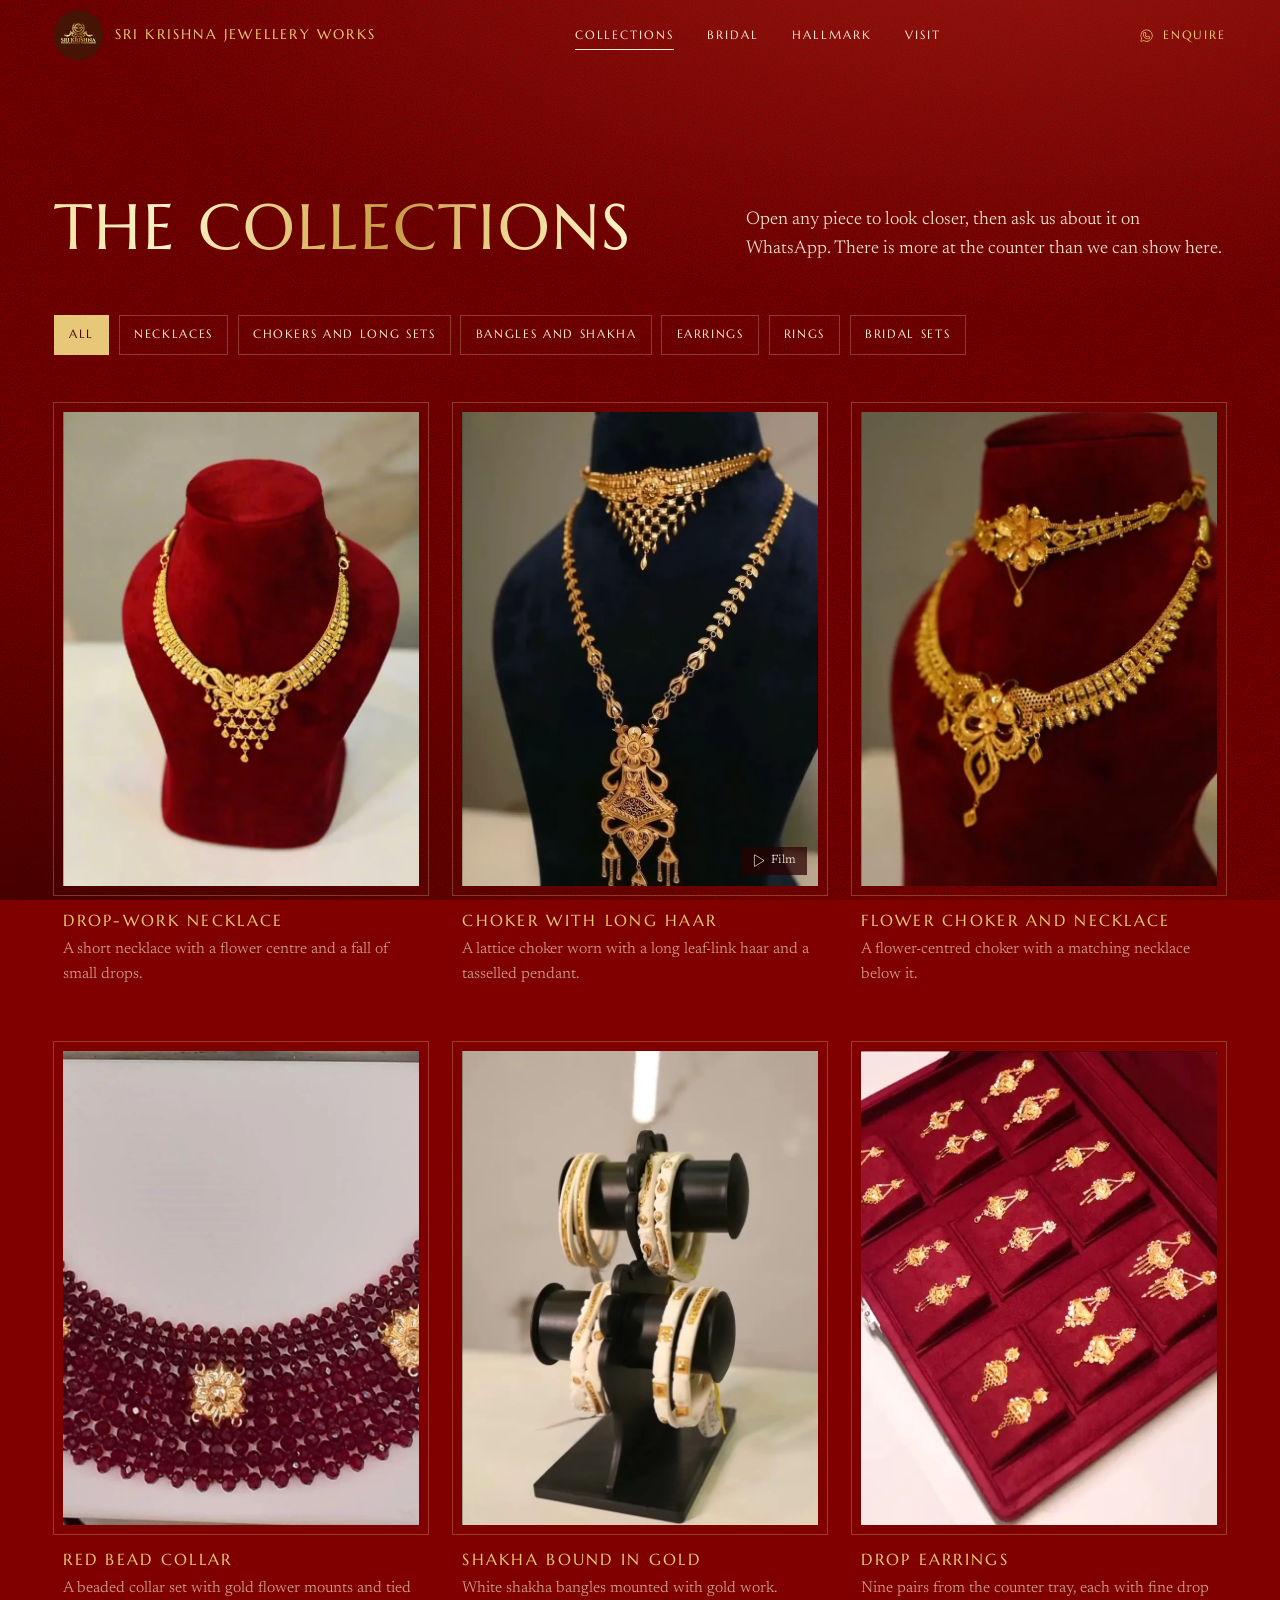
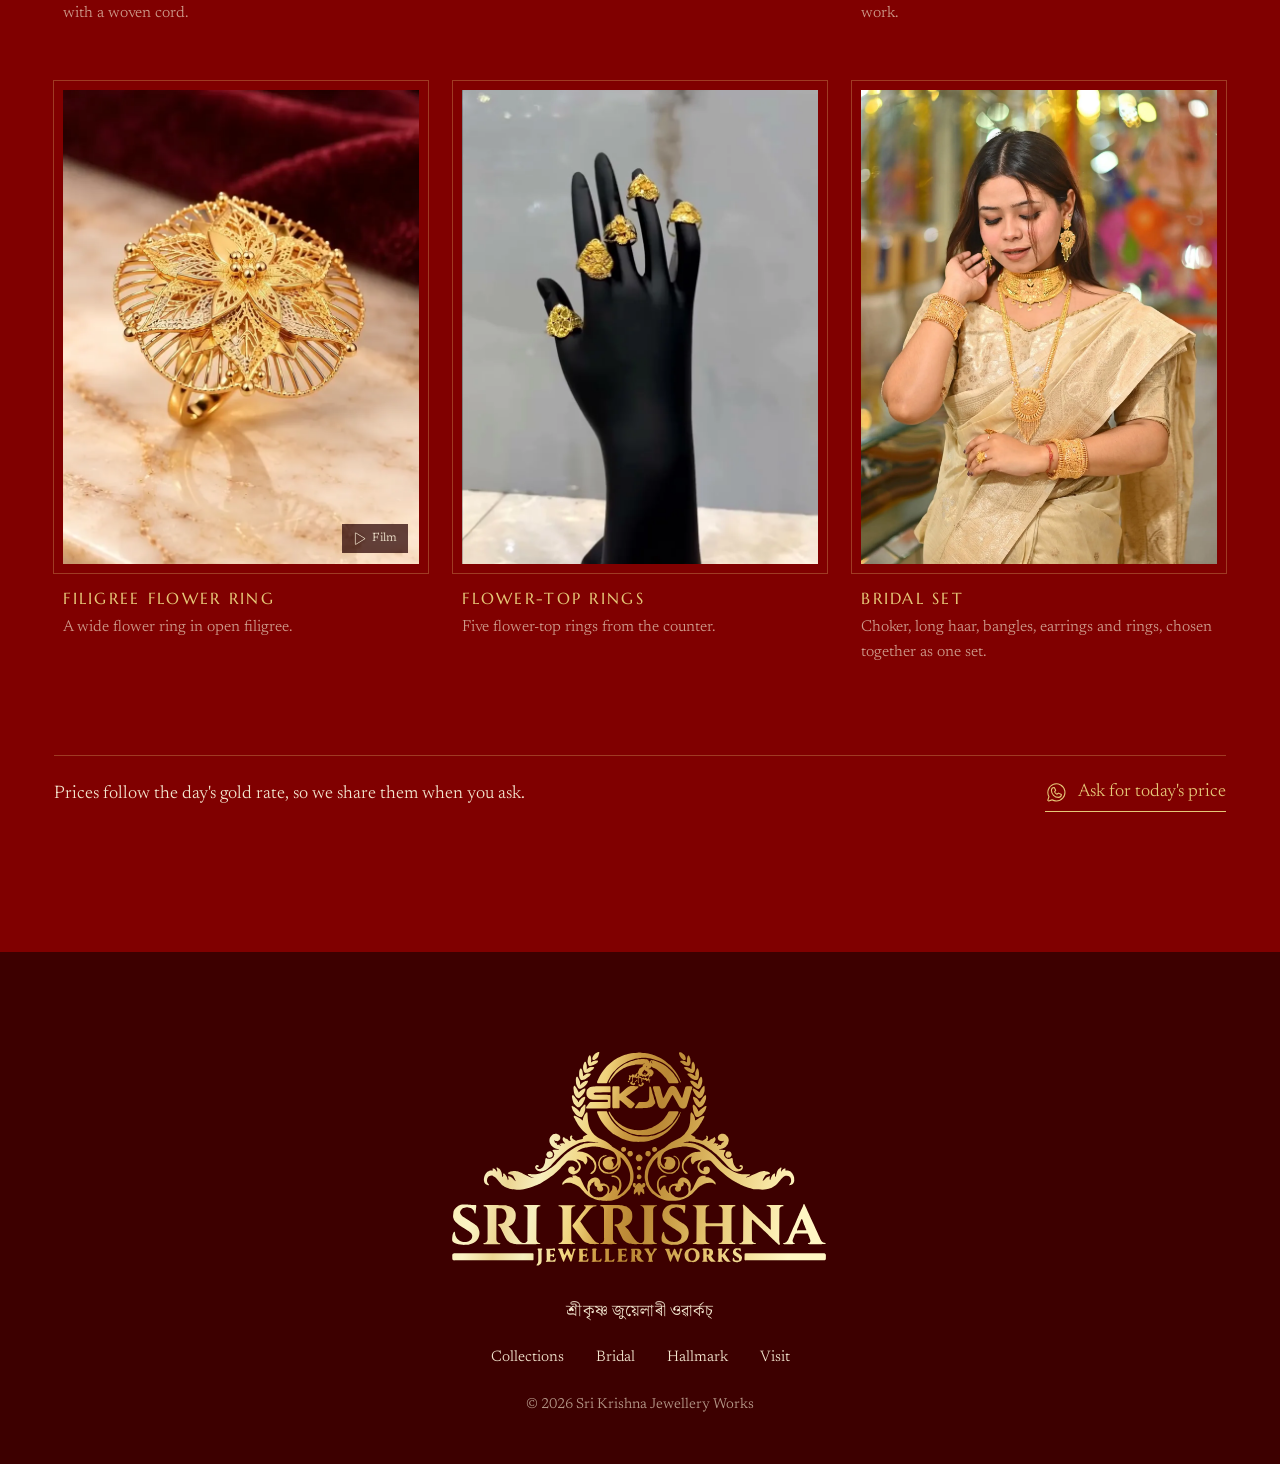
==== commit 3def93c6: "v2" ====
--- a/collections.html
+++ b/collections.html
@@ -20,6 +20,7 @@
 <link rel="preconnect" href="https://fonts.googleapis.com">
 <link rel="preconnect" href="https://fonts.gstatic.com" crossorigin>
 <link rel="stylesheet" href="https://fonts.googleapis.com/css2?family=Marcellus&family=Newsreader:ital,opsz,wght@0,6..72,300..500;1,6..72,300..500&family=Noto+Serif+Bengali:wght@400;500&display=swap">
+<link rel="preload" as="image" href="assets/logo-round.svg" type="image/svg+xml">
 <link rel="stylesheet" href="css/style.css">
 <script>(function(d){var r=d.documentElement,first=false;r.classList.add('js');try{first=!sessionStorage.getItem('skjw-seen');sessionStorage.setItem('skjw-seen','1')}catch(e){}r.classList.add(first&&false?'intro':'quick');setTimeout(function(){r.classList.add('is-ready')},4000)})(document);</script>
 <script type="application/ld+json">{"@context": "https://schema.org", "@type": "JewelryStore", "name": "Sri Krishna Jewellery Works", "url": "https://skjw.in/", "image": "https://skjw.in/assets/share.jpg", "logo": "https://skjw.in/assets/logo-gold.svg", "telephone": "+91 94352 06027", "email": "amitroykarmakar@yahoo.com", "address": {"@type": "PostalAddress", "streetAddress": "W/No. 6, Kalibari Road", "addressLocality": "Barpeta Road", "addressRegion": "Assam", "postalCode": "781315", "addressCountry": "IN"}, "openingHoursSpecification": [{"@type": "OpeningHoursSpecification", "dayOfWeek": ["Monday", "Tuesday", "Wednesday", "Thursday", "Friday", "Saturday"], "opens": "09:00", "closes": "21:00"}, {"@type": "OpeningHoursSpecification", "dayOfWeek": "Sunday", "opens": "09:00", "closes": "14:00"}], "sameAs": ["https://www.instagram.com/srikrishnajewelleryworks/", "https://www.facebook.com/srikrishnajewellerywork/"]}</script>
@@ -45,11 +46,11 @@
 </defs></svg>
 
 <div class="site" id="top">
-<div class="curtain" aria-hidden="true"><img src="assets/logo-gold.svg" alt="" width="304" height="177"></div>
+<div class="curtain" aria-hidden="true"><img src="assets/logo-round.svg" alt="" width="300" height="300"></div>
 <div class="wipe" aria-hidden="true"></div>
 <header class="nav">
   <a class="brand" href="index.html" aria-label="Sri Krishna Jewellery Works, home">
-    <img src="assets/crest-gold.svg" alt="" width="62" height="40">
+    <img src="assets/logo-round.svg" alt="" width="56" height="56">
     <span class="brand-name">Sri Krishna Jewellery Works</span>
   </a>
   <nav class="nav-links" aria-label="Main">
--- a/css/style.css
+++ b/css/style.css
@@ -72,12 +72,12 @@
 .foil{background:var(--foil-gradient);-webkit-background-clip:text;background-clip:text;color:transparent}
 
 /* ---------- 4. Nav + menu ---------- */
-.nav{position:fixed;inset:env(safe-area-inset-top,0px) 0 auto 0;z-index:40;display:flex;align-items:center;justify-content:space-between;gap:1.5rem;padding:.9rem var(--gutter);transition:transform .7s var(--ease-out),background-color .4s,box-shadow .4s}
+.nav{position:fixed;inset:env(safe-area-inset-top,0px) 0 auto 0;z-index:40;display:flex;align-items:center;justify-content:space-between;gap:1.5rem;padding:.65rem var(--gutter);transition:transform .7s var(--ease-out),background-color .4s,box-shadow .4s}
 .nav.is-solid{background:var(--maroon);box-shadow:0 1px 0 var(--line)}
 .nav.menu-open{background:transparent;box-shadow:none}
 .nav.is-hidden{transform:translateY(-105%);visibility:hidden;transition:transform .7s var(--ease-out),visibility 0s .7s}
 .brand{display:flex;align-items:center;gap:.7rem;text-decoration:none;color:var(--foil);min-width:0}
-.brand img{height:2.5rem;width:auto;flex:none}
+.brand img{height:3.1rem;width:3.1rem;flex:none}
 .brand-name{font-family:var(--f-display);text-transform:uppercase;letter-spacing:.16em;font-size:.86rem;white-space:nowrap}
 .nav-links{display:flex;gap:clamp(1.2rem,2.6vw,2.6rem)}
 .nav-links a,.nav-cta{font-family:var(--f-display);text-transform:uppercase;letter-spacing:.16em;font-size:.76rem;text-decoration:none}
@@ -274,7 +274,7 @@
 /* ---------- 15. Motion ---------- */
 /* first visit: the crest curtain. Every other page load: a short wipe. */
 .curtain{position:fixed;inset:0;z-index:60;background:var(--maroon);display:none;place-items:center}
-.curtain img{width:min(62vw,19rem);height:auto}
+.curtain img{width:min(60vw,17rem);height:auto}
 .js.intro .curtain{display:grid;clip-path:inset(0);transition:clip-path 1.25s var(--ease-io)}
 .js.intro.is-ready .curtain{clip-path:inset(0 0 100% 0);pointer-events:none}
 .js.intro .curtain img{animation:crest 1.2s var(--ease-out) both}
@@ -342,7 +342,7 @@
 }
 @media (max-width:36rem){
   .brand-name{font-size:.72rem;letter-spacing:.12em}
-  .brand img{height:2.1rem}
+  .brand img{height:2.6rem;width:2.6rem}
   .row{grid-template-columns:minmax(0,1fr) auto}
   .row dt{grid-column:1/-1;margin-bottom:-.7rem}
   .mark{grid-template-columns:2.2rem minmax(0,1fr)}
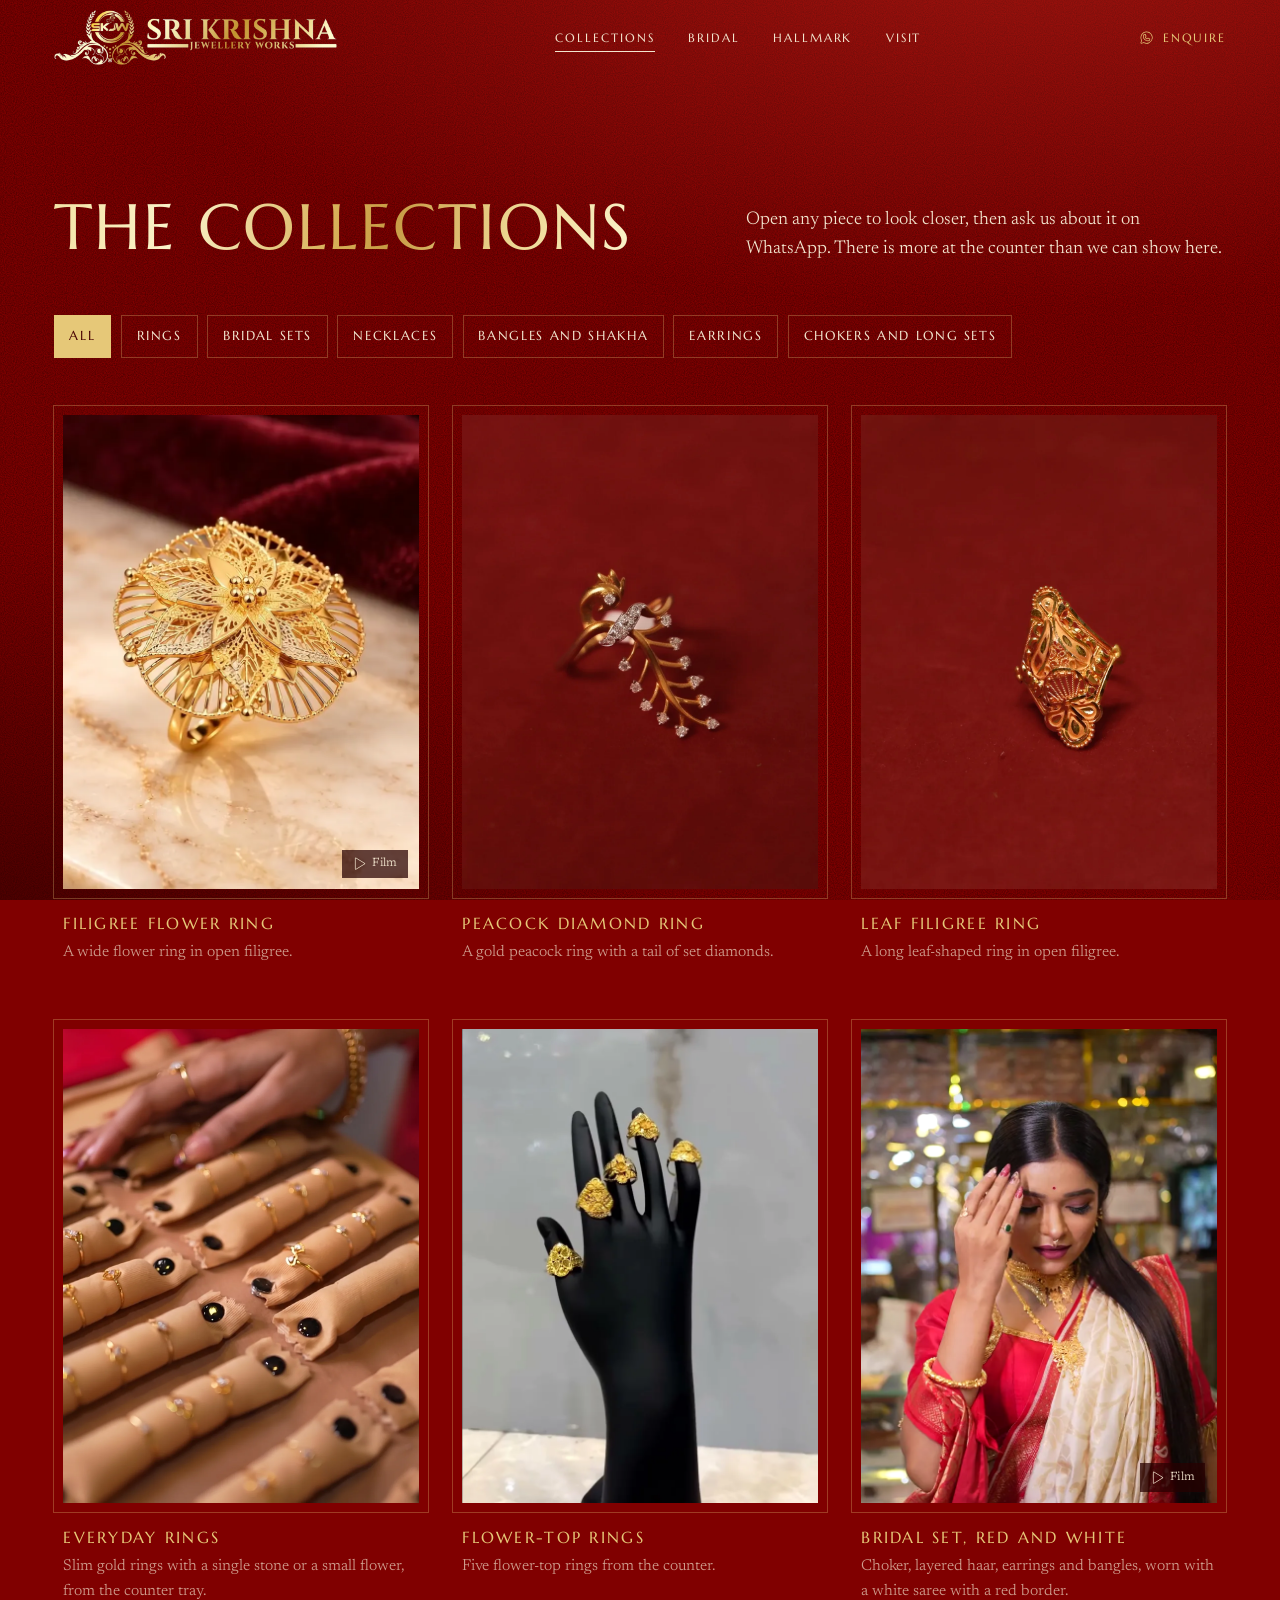
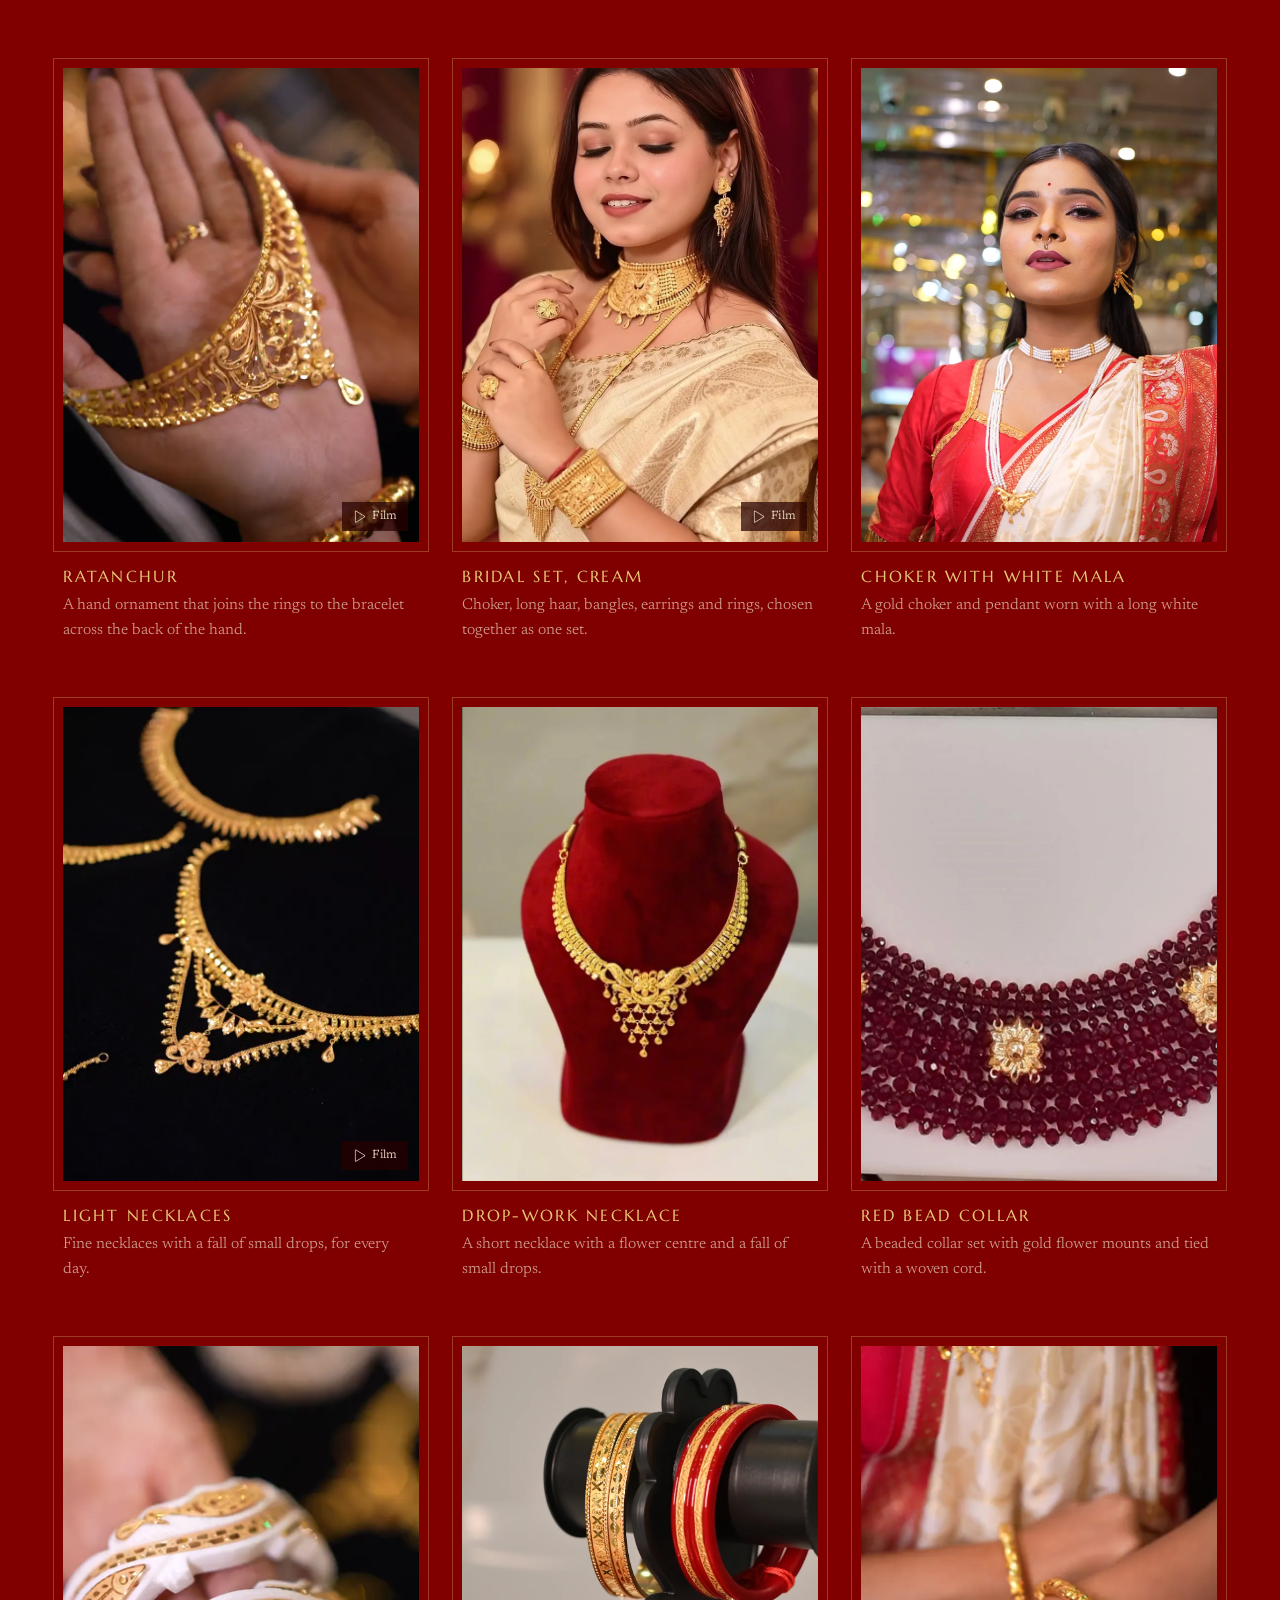
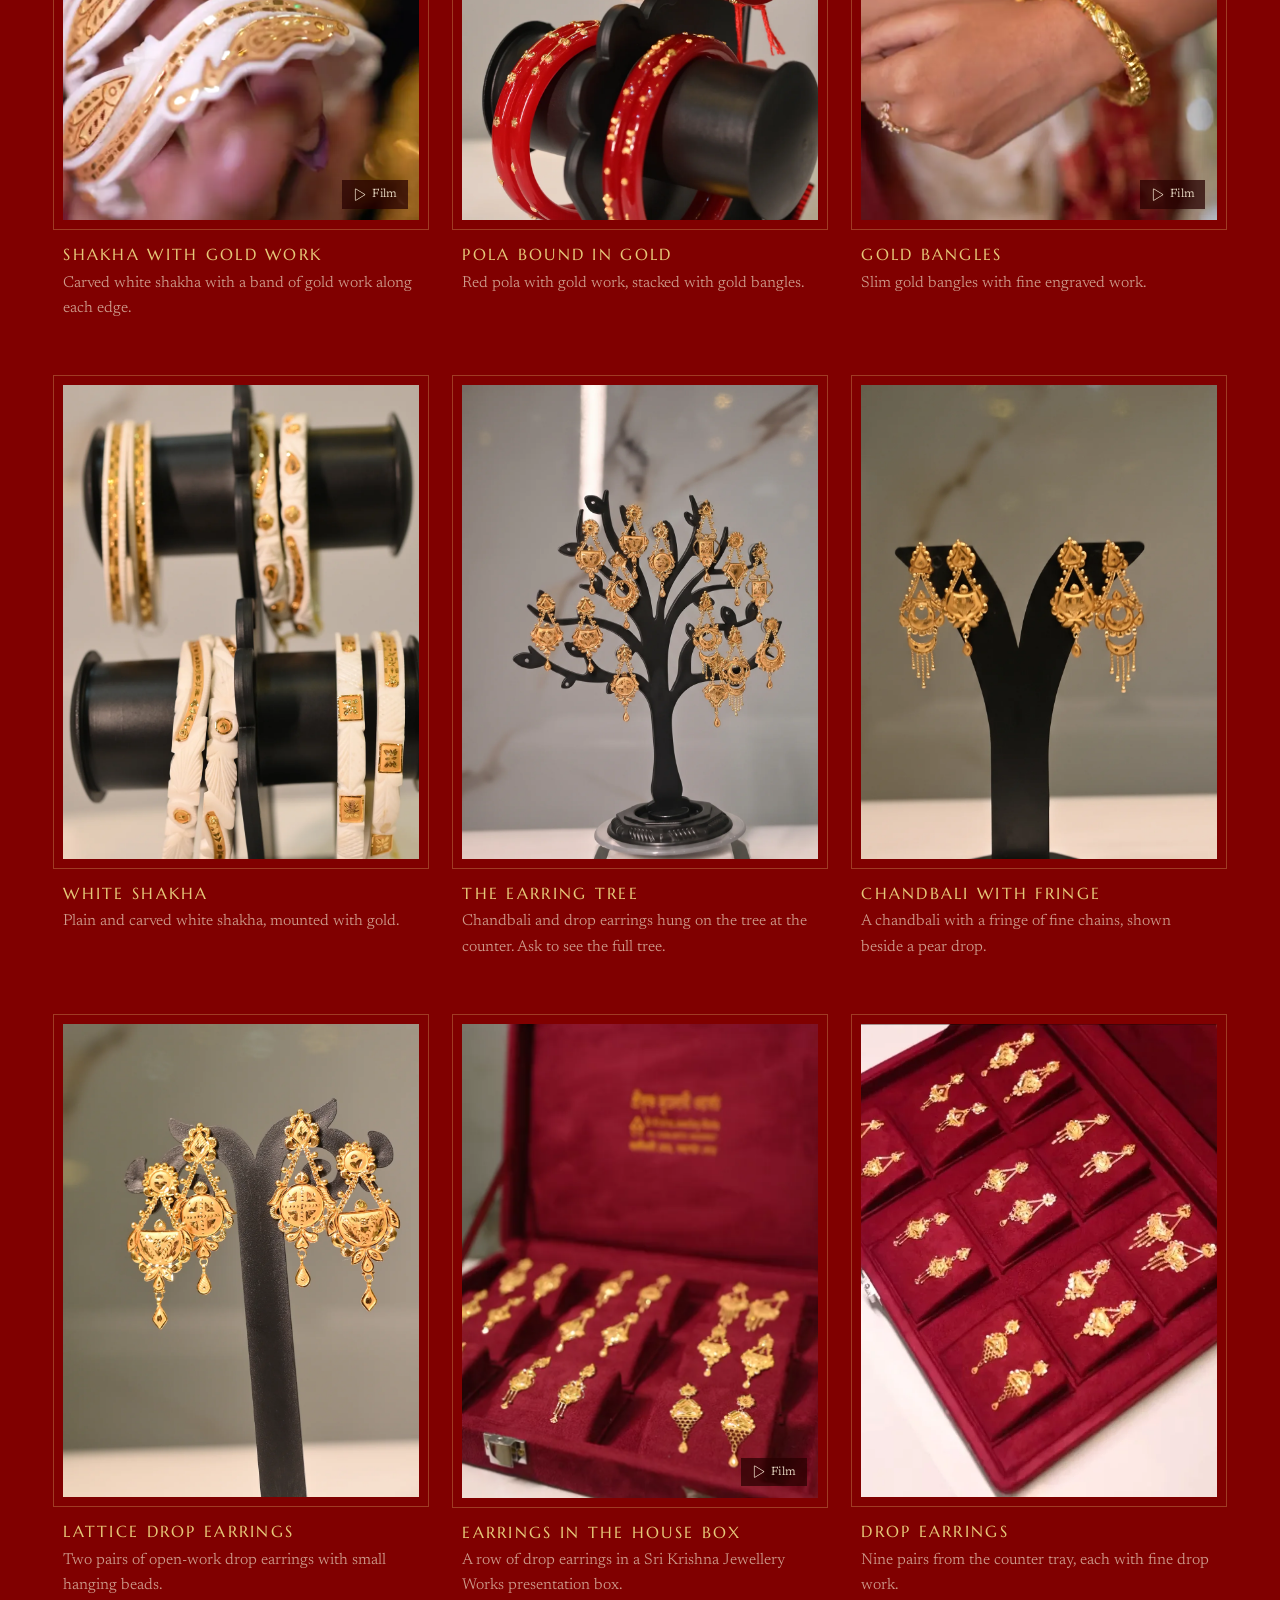
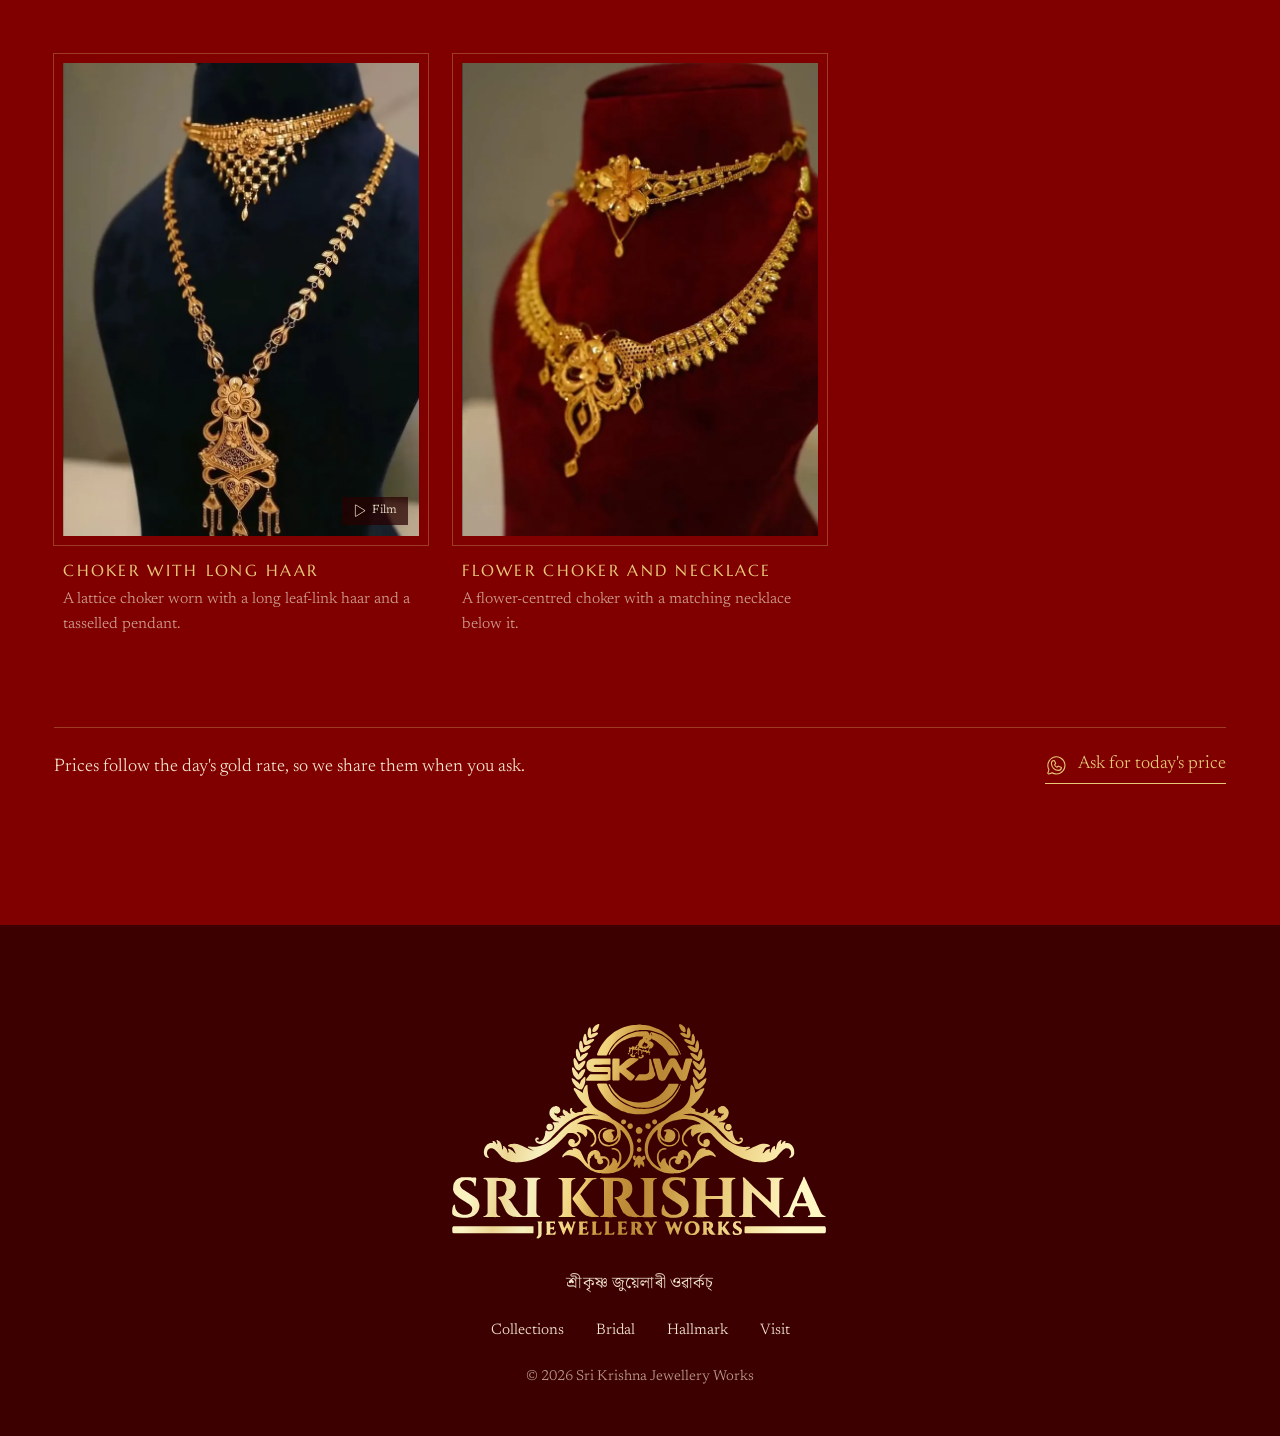
==== commit ff68e963: "final version" ====
--- a/collections.html
+++ b/collections.html
@@ -1,4 +1,13 @@
 <!doctype html>
+<!--
+  Sri Krishna Jewellery Works, Barpeta Road
+  Collections page
+
+  Plain HTML, CSS and JavaScript. Upload the folder as it is; there is nothing to build.
+  Catalogue: js/pieces.js    Styles: css/style.css    Behaviour: js/site.js
+  Phone, WhatsApp, email and hours: the Visit section near the end of index.html,
+  and the business details block at the end of the head on both pages.
+-->
 <html lang="en">
 <head>
 <meta charset="utf-8">
@@ -9,6 +18,7 @@
 <meta name="theme-color" content="#800000">
 <link rel="icon" href="assets/favicon.png" type="image/png">
 <link rel="apple-touch-icon" href="assets/apple-touch-icon.png">
+<!-- how the link looks when it is shared on WhatsApp, Facebook and others -->
 <meta property="og:type" content="website">
 <meta property="og:site_name" content="Sri Krishna Jewellery Works">
 <meta property="og:title" content="Collections | Sri Krishna Jewellery Works">
@@ -17,15 +27,19 @@
 <meta property="og:image" content="https://skjw.in/assets/share.jpg">
 <meta property="og:locale" content="en_IN">
 <meta name="twitter:card" content="summary_large_image">
+<!-- fonts: Marcellus for headings, Newsreader for text, Noto Serif Bengali for the Assamese line -->
 <link rel="preconnect" href="https://fonts.googleapis.com">
 <link rel="preconnect" href="https://fonts.gstatic.com" crossorigin>
 <link rel="stylesheet" href="https://fonts.googleapis.com/css2?family=Marcellus&family=Newsreader:ital,opsz,wght@0,6..72,300..500;1,6..72,300..500&family=Noto+Serif+Bengali:wght@400;500&display=swap">
-<link rel="preload" as="image" href="assets/logo-round.svg" type="image/svg+xml">
+<link rel="preload" as="image" href="assets/logo-wide.webp" type="image/webp">
 <link rel="stylesheet" href="css/style.css">
+<!-- first visit shows the opening logo; every other page load gets a short wipe -->
 <script>(function(d){var r=d.documentElement,first=false;r.classList.add('js');try{first=!sessionStorage.getItem('skjw-seen');sessionStorage.setItem('skjw-seen','1')}catch(e){}r.classList.add(first&&false?'intro':'quick');setTimeout(function(){r.classList.add('is-ready')},4000)})(document);</script>
+<!-- business details for Google search: address, phone, hours. Keep in step with the Visit section -->
 <script type="application/ld+json">{"@context": "https://schema.org", "@type": "JewelryStore", "name": "Sri Krishna Jewellery Works", "url": "https://skjw.in/", "image": "https://skjw.in/assets/share.jpg", "logo": "https://skjw.in/assets/logo-gold.svg", "telephone": "+91 94352 06027", "email": "amitroykarmakar@yahoo.com", "address": {"@type": "PostalAddress", "streetAddress": "W/No. 6, Kalibari Road", "addressLocality": "Barpeta Road", "addressRegion": "Assam", "postalCode": "781315", "addressCountry": "IN"}, "openingHoursSpecification": [{"@type": "OpeningHoursSpecification", "dayOfWeek": ["Monday", "Tuesday", "Wednesday", "Thursday", "Friday", "Saturday"], "opens": "09:00", "closes": "21:00"}, {"@type": "OpeningHoursSpecification", "dayOfWeek": "Sunday", "opens": "09:00", "closes": "14:00"}], "sameAs": ["https://www.instagram.com/srikrishnajewelleryworks/", "https://www.facebook.com/srikrishnajewellerywork/"]}</script>
 </head>
 <body>
+<!-- icons, drawn once and reused anywhere with <use href="#i-name"> -->
 <svg width="0" height="0" style="position:absolute" aria-hidden="true" focusable="false"><defs>
   <symbol id="i-whatsapp" viewBox="0 0 256 256"><path d="M186.68,146.63l-32-16a6,6,0,0,0-6,.38L133,141.46A42.49,42.49,0,0,1,114.54,123L125,107.33a6,6,0,0,0,.38-6l-16-32A6,6,0,0,0,104,66a38,38,0,0,0-38,38,86.1,86.1,0,0,0,86,86,38,38,0,0,0,38-38A6,6,0,0,0,186.68,146.63ZM152,178a74.09,74.09,0,0,1-74-74,26,26,0,0,1,22.42-25.75l12.66,25.32-10.39,15.58a6,6,0,0,0-.54,5.63,54.43,54.43,0,0,0,29.07,29.07,6,6,0,0,0,5.63-.54l15.58-10.39,25.32,12.66A26,26,0,0,1,152,178ZM128,26A102,102,0,0,0,38.35,176.69L26.73,211.56a14,14,0,0,0,17.71,17.71l34.87-11.62A102,102,0,1,0,128,26Zm0,192a90,90,0,0,1-45.06-12.08,6.09,6.09,0,0,0-3-.81,6.2,6.2,0,0,0-1.9.31L40.65,217.88a2,2,0,0,1-2.53-2.53L50.58,178a6,6,0,0,0-.5-4.91A90,90,0,1,1,128,218Z"></path></symbol>
   <symbol id="i-phone" viewBox="0 0 256 256"><path d="M221.59,160.3l-47.24-21.17a14,14,0,0,0-13.28,1.22,4.81,4.81,0,0,0-.56.42l-24.69,21a1.88,1.88,0,0,1-1.68.06c-15.87-7.66-32.31-24-40-39.65a1.91,1.91,0,0,1,0-1.68l21.07-25a6.13,6.13,0,0,0,.42-.58,14,14,0,0,0,1.12-13.27L95.73,34.49a14,14,0,0,0-14.56-8.38A54.24,54.24,0,0,0,34,80c0,78.3,63.7,142,142,142a54.25,54.25,0,0,0,53.89-47.17A14,14,0,0,0,221.59,160.3ZM176,210C104.32,210,46,151.68,46,80A42.23,42.23,0,0,1,82.67,38h.23a2,2,0,0,1,1.84,1.31l21.1,47.11a2,2,0,0,1,0,1.67L84.73,113.15a4.73,4.73,0,0,0-.43.57,14,14,0,0,0-.91,13.73c8.87,18.16,27.17,36.32,45.53,45.19a14,14,0,0,0,13.77-1c.19-.13.38-.27.56-.42l24.68-21a1.92,1.92,0,0,1,1.6-.1l47.25,21.17a2,2,0,0,1,1.21,2A42.24,42.24,0,0,1,176,210Z"></path></symbol>
@@ -35,8 +49,6 @@
   <symbol id="i-seal" viewBox="0 0 256 256"><path d="M224.42,104.2c-3.9-4.07-7.93-8.27-9.55-12.18-1.5-3.63-1.58-9-1.67-14.68-.14-9.38-.3-20-7.42-27.12S188,42.94,178.66,42.8c-5.68-.09-11-.17-14.68-1.67-3.91-1.62-8.11-5.65-12.18-9.55C145.16,25.22,137.64,18,128,18s-17.16,7.22-23.8,13.58c-4.07,3.9-8.27,7.93-12.18,9.55-3.63,1.5-9,1.58-14.68,1.67-9.38.14-20,.3-27.12,7.42S42.94,68,42.8,77.34c-.09,5.68-.17,11-1.67,14.68-1.62,3.91-5.65,8.11-9.55,12.18C25.22,110.84,18,118.36,18,128s7.22,17.16,13.58,23.8c3.9,4.07,7.93,8.27,9.55,12.18,1.5,3.63,1.58,9,1.67,14.68.14,9.38.3,20,7.42,27.12S68,213.06,77.34,213.2c5.68.09,11,.17,14.68,1.67,3.91,1.62,8.11,5.65,12.18,9.55C110.84,230.78,118.36,238,128,238s17.16-7.22,23.8-13.58c4.07-3.9,8.27-7.93,12.18-9.55,3.63-1.5,9-1.58,14.68-1.67,9.38-.14,20-.3,27.12-7.42s7.28-17.74,7.42-27.12c.09-5.68.17-11,1.67-14.68,1.62-3.91,5.65-8.11,9.55-12.18C230.78,145.16,238,137.64,238,128S230.78,110.84,224.42,104.2Zm-8.66,39.3c-4.67,4.86-9.5,9.9-12,15.9-2.38,5.74-2.48,12.52-2.58,19.08-.11,7.44-.23,15.14-3.9,18.82s-11.38,3.79-18.82,3.9c-6.56.1-13.34.2-19.08,2.58-6,2.48-11,7.31-15.91,12-5.25,5-10.68,10.24-15.49,10.24s-10.24-5.21-15.5-10.24c-4.86-4.67-9.9-9.5-15.9-12-5.74-2.38-12.52-2.48-19.08-2.58-7.44-.11-15.14-.23-18.82-3.9s-3.79-11.38-3.9-18.82c-.1-6.56-.2-13.34-2.58-19.08-2.48-6-7.31-11-12-15.91C35.21,138.24,30,132.81,30,128s5.21-10.24,10.24-15.5c4.67-4.86,9.5-9.9,12-15.9,2.38-5.74,2.48-12.52,2.58-19.08.11-7.44.23-15.14,3.9-18.82s11.38-3.79,18.82-3.9c6.56-.1,13.34-.2,19.08-2.58,6-2.48,11-7.31,15.91-12C117.76,35.21,123.19,30,128,30s10.24,5.21,15.5,10.24c4.86,4.67,9.9,9.5,15.9,12,5.74,2.38,12.52,2.48,19.08,2.58,7.44.11,15.14.23,18.82,3.9s3.79,11.38,3.9,18.82c.1,6.56.2,13.34,2.58,19.08,2.48,6,7.31,11,12,15.91,5,5.25,10.24,10.68,10.24,15.49S220.79,138.24,215.76,143.5ZM172.24,99.76a6,6,0,0,1,0,8.48l-56,56a6,6,0,0,1-8.48,0l-24-24a6,6,0,0,1,8.48-8.48L112,151.51l51.76-51.75A6,6,0,0,1,172.24,99.76Z"></path></symbol>
   <symbol id="i-certificate" viewBox="0 0 256 256"><path d="M126,136a6,6,0,0,1-6,6H72a6,6,0,0,1,0-12h48A6,6,0,0,1,126,136Zm-6-38H72a6,6,0,0,0,0,12h48a6,6,0,0,0,0-12Zm110,62.62V224a6,6,0,0,1-9,5.21l-25-14.3-25,14.3a6,6,0,0,1-9-5.21V198H40a14,14,0,0,1-14-14V56A14,14,0,0,1,40,42H216a14,14,0,0,1,14,14V87.38a49.91,49.91,0,0,1,0,73.24ZM196,86a38,38,0,1,0,38,38A38,38,0,0,0,196,86ZM162,186V160.62a50,50,0,0,1,56-81.51V56a2,2,0,0,0-2-2H40a2,2,0,0,0-2,2V184a2,2,0,0,0,2,2Zm56-17.11a49.91,49.91,0,0,1-44,0v44.77l19-10.87a6,6,0,0,1,6,0l19,10.87Z"></path></symbol>
   <symbol id="i-fingerprint" viewBox="0 0 256 256"><path d="M70,128a132.68,132.68,0,0,1-14,59.58,6,6,0,0,1-5.38,3.33,6,6,0,0,1-5.36-8.67A120.74,120.74,0,0,0,58,128,69.72,69.72,0,0,1,84.25,73.36a6,6,0,0,1,7.51,9.37A57.73,57.73,0,0,0,70,128Zm58-6a6,6,0,0,0-6,6,186.07,186.07,0,0,1-23.23,90.07,6,6,0,0,0,10.5,5.82A198.14,198.14,0,0,0,134,128,6,6,0,0,0,128,122Zm0-32a38,38,0,0,0-38,38,6,6,0,0,0,12,0,26,26,0,0,1,52,0,216.06,216.06,0,0,1-20.71,92.85A6,6,0,1,0,144.16,226,227.94,227.94,0,0,0,166,128,38,38,0,0,0,128,90Zm0-64A102.11,102.11,0,0,0,26,128a90,90,0,0,1-5.12,30,6,6,0,1,0,11.31,4A101.83,101.83,0,0,0,38,128a90,90,0,0,1,180,0,284.7,284.7,0,0,1-5.33,54.84,6,6,0,0,0,4.72,7.05,6.8,6.8,0,0,0,1.17.11,6,6,0,0,0,5.88-4.84A295.92,295.92,0,0,0,230,128,102.12,102.12,0,0,0,128,26ZM94,154.13a6,6,0,0,0-7.07,4.69,152.82,152.82,0,0,1-17.44,46,6,6,0,0,0,10.4,6,164.77,164.77,0,0,0,18.8-49.65A6,6,0,0,0,94,154.13ZM128,58a70.76,70.76,0,0,0-8.75.54,6,6,0,1,0,1.49,11.91A58,58,0,0,1,186,128a252.27,252.27,0,0,1-1.94,31.26,6,6,0,0,0,5.21,6.69,6.59,6.59,0,0,0,.75,0,6,6,0,0,0,5.95-5.26A266.46,266.46,0,0,0,198,128,70.08,70.08,0,0,0,128,58ZM185.44,186.2a6,6,0,0,0-7.31,4.31c-1.47,5.74-3.18,11.49-5.06,17.09a6,6,0,0,0,11.38,3.82c2-5.88,3.75-11.9,5.3-17.92A6,6,0,0,0,185.44,186.2Z"></path></symbol>
-  <symbol id="i-copy" viewBox="0 0 256 256"><path d="M216,34H88a6,6,0,0,0-6,6V82H40a6,6,0,0,0-6,6V216a6,6,0,0,0,6,6H168a6,6,0,0,0,6-6V174h42a6,6,0,0,0,6-6V40A6,6,0,0,0,216,34ZM162,210H46V94H162Zm48-48H174V88a6,6,0,0,0-6-6H94V46H210Z"></path></symbol>
-  <symbol id="i-check" viewBox="0 0 256 256"><path d="M228.24,76.24l-128,128a6,6,0,0,1-8.48,0l-56-56a6,6,0,0,1,8.48-8.48L96,191.51,219.76,67.76a6,6,0,0,1,8.48,8.48Z"></path></symbol>
   <symbol id="i-menu" viewBox="0 0 256 256"><path d="M222,128a6,6,0,0,1-6,6H40a6,6,0,0,1,0-12H216A6,6,0,0,1,222,128ZM40,70H216a6,6,0,0,0,0-12H40a6,6,0,0,0,0,12ZM216,186H40a6,6,0,0,0,0,12H216a6,6,0,0,0,0-12Z"></path></symbol>
   <symbol id="i-close" viewBox="0 0 256 256"><path d="M204.24,195.76a6,6,0,1,1-8.48,8.48L128,136.49,60.24,204.24a6,6,0,0,1-8.48-8.48L119.51,128,51.76,60.24a6,6,0,0,1,8.48-8.48L128,119.51l67.76-67.75a6,6,0,0,1,8.48,8.48L136.49,128Z"></path></symbol>
   <symbol id="i-play" viewBox="0 0 256 256"><path d="M231.36,116.19,87.28,28.06a14,14,0,0,0-14.18-.27A13.69,13.69,0,0,0,66,39.87V216.13a13.69,13.69,0,0,0,7.1,12.08,14,14,0,0,0,14.18-.27l144.08-88.13a13.82,13.82,0,0,0,0-23.62Zm-6.26,13.38L81,217.7a2,2,0,0,1-2.06,0,1.78,1.78,0,0,1-1-1.61V39.87a1.78,1.78,0,0,1,1-1.61A2.06,2.06,0,0,1,80,38a2,2,0,0,1,1,.31L225.1,126.43a1.82,1.82,0,0,1,0,3.14Z"></path></symbol>
@@ -46,12 +58,13 @@
 </defs></svg>
 
 <div class="site" id="top">
-<div class="curtain" aria-hidden="true"><img src="assets/logo-round.svg" alt="" width="300" height="300"></div>
+<!-- opening logo (first visit) and the wipe between pages -->
+<div class="curtain" aria-hidden="true"><img src="assets/logo-wide.webp" alt="" width="938" height="180"></div>
 <div class="wipe" aria-hidden="true"></div>
+<!-- top bar. On phones the links fold into the menu below -->
 <header class="nav">
   <a class="brand" href="index.html" aria-label="Sri Krishna Jewellery Works, home">
-    <img src="assets/logo-round.svg" alt="" width="56" height="56">
-    <span class="brand-name">Sri Krishna Jewellery Works</span>
+    <img class="brand-logo" src="assets/logo-wide.webp" alt="" width="938" height="180">
   </a>
   <nav class="nav-links" aria-label="Main">
     <a href="collections.html" aria-current="page">Collections</a>
@@ -62,6 +75,7 @@
   <a class="nav-cta" href="https://wa.me/917002180879?text=Hello%2C%20I%20saw%20your%20website%20and%20would%20like%20to%20ask%20about%20a%20piece." target="_blank" rel="noopener"><svg class="ic" viewBox="0 0 256 256" aria-hidden="true"><use href="#i-whatsapp"/></svg>Enquire</a>
   <button class="menu-btn" type="button" aria-expanded="false" aria-controls="menu" aria-label="Open menu"><svg viewBox="0 0 256 256" aria-hidden="true"><use href="#i-menu"/></svg></button>
 </header>
+<!-- full-screen menu for phones and small tablets -->
 <div class="menu" id="menu">
   <a href="collections.html"><span>Collections</span></a>
   <a href="index.html#bridal"><span>Bridal</span></a>
@@ -75,15 +89,18 @@
   <h1 class="display h-page"><span class="ln"><span class="foil">The collections</span></span></h1>
   <p class="lede fade">Open any piece to look closer, then ask us about it on WhatsApp. There is more at the counter than we can show here.</p>
 </header>
+<!-- the filter buttons and the cards are drawn by js/collections.js from the list in js/pieces.js -->
 <div class="filters fade" id="filters" role="group" aria-label="Show one family of ornament"></div>
 <div class="grid" id="grid"></div>
 <noscript><p class="sec">The catalogue needs JavaScript. You can also <a class="link" href="https://wa.me/917002180879?text=Hello%2C%20I%20saw%20your%20website%20and%20would%20like%20to%20ask%20about%20a%20piece.">ask us on WhatsApp</a> what is in the showroom.</p></noscript>
+<!-- prices change with the gold rate, so they are shared on request -->
 <div class="note page-note">
   <p>Prices follow the day's gold rate, so we share them when you ask.</p>
   <a class="link" href="https://wa.me/917002180879?text=Hello%2C%20I%20would%20like%20to%20know%20today%27s%20price%20for%20a%20piece%20on%20your%20website." target="_blank" rel="noopener"><svg class="ic" viewBox="0 0 256 256" aria-hidden="true"><use href="#i-whatsapp"/></svg>Ask for today's price</a>
 </div>
 </main>
 
+<!-- detail view: opens when a card is tapped, filled in by js/collections.js -->
 <dialog class="detail" id="detail" aria-labelledby="detail-title">
   <button type="button" class="detail-close"><svg viewBox="0 0 256 256" aria-hidden="true"><use href="#i-close"/></svg>Close</button>
   <div class="detail-in">
@@ -104,6 +121,8 @@
     </div>
   </div>
 </dialog>
+
+<!-- FOOTER -->
 <footer class="band foot">
   <img class="foot-logo" src="assets/logo-gold.svg" alt="Sri Krishna Jewellery Works" width="400" height="233" loading="lazy">
   <p class="as" lang="as">শ্ৰীকৃষ্ণ জুয়েলাৰী ওৱাৰ্কচ্</p>
@@ -113,6 +132,7 @@
   <p class="small">© 2026 Sri Krishna Jewellery Works</p>
 </footer>
 </div>
+<!-- scripts run after the page has been drawn -->
 <script src="js/pieces.js" defer></script>
 <script src="js/site.js" defer></script>
 <script src="js/collections.js" defer></script>
--- a/css/style.css
+++ b/css/style.css
@@ -77,7 +77,7 @@
 .nav.menu-open{background:transparent;box-shadow:none}
 .nav.is-hidden{transform:translateY(-105%);visibility:hidden;transition:transform .7s var(--ease-out),visibility 0s .7s}
 .brand{display:flex;align-items:center;gap:.7rem;text-decoration:none;color:var(--foil);min-width:0}
-.brand img{height:3.1rem;width:3.1rem;flex:none}
+.brand .brand-logo{height:3.4rem;width:auto;max-width:none;flex:none}
 .brand-name{font-family:var(--f-display);text-transform:uppercase;letter-spacing:.16em;font-size:.86rem;white-space:nowrap}
 .nav-links{display:flex;gap:clamp(1.2rem,2.6vw,2.6rem)}
 .nav-links a,.nav-cta{font-family:var(--f-display);text-transform:uppercase;letter-spacing:.16em;font-size:.76rem;text-decoration:none}
@@ -85,6 +85,9 @@
 .nav-links a::after{content:"";position:absolute;left:0;right:0;bottom:0;height:1px;background:currentColor;transform:scaleX(0);transform-origin:right;transition:transform .5s var(--ease-out)}
 .nav-links a:hover::after,.nav-links a[aria-current="page"]::after{transform:scaleX(1);transform-origin:left}
 .nav-cta{display:inline-flex;align-items:center;gap:.5rem;color:var(--foil)}
+/* a bigger invisible tap area for fingers, without changing the look */
+.nav-links a::before,.nav-cta::before{content:"";position:absolute;inset:-.85rem -.5rem}
+.nav-cta{position:relative;min-height:2.75rem}
 .menu-btn{display:none;width:2.75rem;height:2.75rem;align-items:center;justify-content:center;color:var(--foil)}
 .menu-btn svg{width:1.6rem;height:1.6rem;fill:currentColor}
 .menu{position:fixed;inset:0;z-index:39;background:var(--deep);display:flex;flex-direction:column;justify-content:center;gap:2.2rem;padding:6rem var(--gutter) 7rem;clip-path:inset(0 0 100% 0);visibility:hidden;transition:clip-path .8s var(--ease-io),visibility 0s .8s}
@@ -107,8 +110,10 @@
 .hero-object{position:relative;z-index:2;width:var(--obj);height:calc(var(--obj) * var(--gap));pointer-events:none}
 .hero-object canvas{position:absolute;left:0;top:50%;width:100%;height:auto;aspect-ratio:1;transform:translateY(-50%)}
 .hero-object::after{content:"";position:absolute;left:14%;right:14%;top:calc(50% + var(--obj) * .4);height:calc(var(--obj) * .09);background:radial-gradient(50% 50% at 50% 50%,rgba(20,0,0,.6),transparent 70%);z-index:-1;filter:blur(6px)}
-.hero-fallback{position:absolute;left:18%;width:64%;top:50%;aspect-ratio:1;transform:translateY(-50%);border-radius:50%;overflow:hidden}
-.hero-fallback img{width:100%;height:100%;object-fit:cover}
+/* if a browser cannot draw the live 3D, the same two bangles show as a still that floats gently */
+.hero-fallback{position:absolute;left:0;width:100%;top:50%;aspect-ratio:1;transform:translateY(-50%)}
+.hero-fallback img{width:100%;height:100%;object-fit:contain;animation:bangle-float 7s ease-in-out infinite alternate}
+@keyframes bangle-float{from{transform:translateY(-1.2%) rotate(-1.4deg)}to{transform:translateY(1.2%) rotate(1.4deg)}}
 .hero-foot{position:relative;z-index:3;width:100%;display:flex;flex-wrap:wrap;justify-content:space-between;align-items:end;gap:1.4rem 3rem;text-align:left;padding-top:1.1rem;border-top:1px solid var(--line)}
 .hero-foot .lede{max-width:30rem;font-size:1.08rem}
 .hero-actions{display:flex;flex-wrap:wrap;align-items:center;gap:1.1rem 2rem}
@@ -135,8 +140,8 @@
 /* feature band */
 .feature{display:grid;grid-template-columns:minmax(0,4.5fr) minmax(0,7.5fr);align-items:stretch}
 .feature-img{position:relative;overflow:hidden;min-height:clamp(20rem,58vw,44rem)}
-.feature-img img{position:absolute;left:0;top:-9%;width:100%;height:118%;object-fit:cover;will-change:transform}
-.feature-copy{display:flex;flex-direction:column;justify-content:flex-end;gap:1.4rem;padding:clamp(2.4rem,5vw,5rem) var(--gutter)}
+.feature-img img,.feature-img video{position:absolute;left:0;top:-9%;width:100%;height:118%;object-fit:cover;will-change:transform}
+.feature-copy{display:flex;flex-direction:column;justify-content:flex-end;gap:1.4rem;padding:clamp(2.4rem,5vw,5rem) clamp(1.15rem,4.2vw,4rem) clamp(2.4rem,5vw,5rem) var(--gutter)}
 
 /* ---------- 7. Tray (collections slider on the home page) ----------
    Whole tiles only: 4 across on a desktop, 3 on a laptop, 2 on a tablet, 1 on a phone,
@@ -171,11 +176,12 @@
 .bridal-copy{grid-column:1/4;grid-row:1/3;display:flex;flex-direction:column;gap:1.6rem;position:sticky;top:7rem}
 .shot{overflow:hidden;background:var(--frame);outline:1px solid var(--line);outline-offset:.6rem}
 .shot img{width:100%;height:112%;object-fit:cover;will-change:transform}
-.shot-1{grid-column:5/10;aspect-ratio:4/5}
+.shot video{width:100%;height:100%;object-fit:cover}
+.shot-1{grid-column:5/9;aspect-ratio:4/5}
 .shot-1 img{object-position:50% 20%}
-.shot-2{grid-column:10/13;aspect-ratio:4/5;margin-top:clamp(5rem,13vw,13rem)}
+.shot-2{grid-column:9/13;aspect-ratio:4/5;margin-top:clamp(4rem,9vw,9rem)}
 .shot-3{grid-column:6/9;aspect-ratio:4/5;margin-top:clamp(1.8rem,3.4vw,3.4rem)}
-.shot-3 img{object-position:50% 45%}
+.shot-3 img{object-position:50% 30%}
 
 /* ---------- 9. Hallmark ---------- */
 .marks{display:grid;grid-template-columns:minmax(0,5fr) minmax(0,7fr);gap:clamp(2rem,6vw,7rem);padding:var(--section) var(--gutter)}
@@ -206,7 +212,6 @@
 .open-now::before{content:"";width:.5rem;height:.5rem;border-radius:50%;background:currentColor}
 .open-now.shut{color:var(--muted)}
 .open-now.shut::before{background:none;border:1px solid currentColor}
-.copy{display:inline-flex;align-items:center;gap:.4rem;font-size:.86rem;color:var(--foil);padding:.4rem .2rem}
 
 /* ---------- 11. Footer ---------- */
 .foot{padding:clamp(3.5rem,7vw,6rem) var(--gutter) calc(3rem + env(safe-area-inset-bottom,0px));display:grid;justify-items:center;gap:1.4rem;text-align:center}
@@ -233,7 +238,7 @@
 .page-head{padding:clamp(8rem,16vw,12rem) var(--gutter) clamp(2rem,4vw,3.5rem);display:flex;flex-wrap:wrap;justify-content:space-between;align-items:end;gap:1.4rem 4rem}
 .page-head p{max-width:30rem}
 .filters{display:flex;flex-wrap:wrap;gap:.6rem;padding:0 var(--gutter) clamp(2rem,4vw,3rem)}
-.filter{font-family:var(--f-display);text-transform:uppercase;letter-spacing:.14em;font-size:.74rem;padding:.8em 1.2em;border:1px solid var(--line);color:var(--text);transition:background-color .4s,color .4s,border-color .4s}
+.filter{font-family:var(--f-display);text-transform:uppercase;letter-spacing:.13em;font-size:.8rem;padding:.8em 1.15em;border:1px solid var(--line);color:var(--text);transition:background-color .4s,color .4s,border-color .4s}
 .filter:hover{border-color:var(--foil)}
 .filter[aria-pressed="true"]{background:var(--foil);border-color:var(--foil);color:var(--oxblood)}
 .grid{display:grid;grid-template-columns:repeat(3,minmax(0,1fr));gap:clamp(2.6rem,5vw,4.5rem) clamp(1.6rem,3.4vw,3.2rem);padding:.6rem calc(var(--gutter) + .6rem) 0}
@@ -274,7 +279,7 @@
 /* ---------- 15. Motion ---------- */
 /* first visit: the crest curtain. Every other page load: a short wipe. */
 .curtain{position:fixed;inset:0;z-index:60;background:var(--maroon);display:none;place-items:center}
-.curtain img{width:min(60vw,17rem);height:auto}
+.curtain img{width:min(84vw,36rem);height:auto}
 .js.intro .curtain{display:grid;clip-path:inset(0);transition:clip-path 1.25s var(--ease-io)}
 .js.intro.is-ready .curtain{clip-path:inset(0 0 100% 0);pointer-events:none}
 .js.intro .curtain img{animation:crest 1.2s var(--ease-out) both}
@@ -316,6 +321,7 @@
 @media (prefers-reduced-motion:reduce){
   html{scroll-behavior:auto}
   *,*::before,*::after{transition-duration:.01ms!important;animation-duration:.01ms!important;transition-delay:0s!important}
+  .hero-fallback img{animation:none}
 }
 
 /* ---------- 16. Smaller screens ---------- */
@@ -333,8 +339,8 @@
   .film{justify-self:start}
   .feature-img{order:-1}
   .bridal-copy{grid-column:1/-1;grid-row:auto;position:static;margin-bottom:2.4rem}
-  .shot-1{grid-column:1/8}
-  .shot-2{grid-column:8/13;margin-top:4.5rem}
+  .shot-1{grid-column:1/7}
+  .shot-2{grid-column:7/13;margin-top:0;align-self:end}
   .shot-3{grid-column:2/8}
   .grid{grid-template-columns:repeat(2,minmax(0,1fr))}
   .detail-in{align-items:start}
@@ -342,7 +348,7 @@
 }
 @media (max-width:36rem){
   .brand-name{font-size:.72rem;letter-spacing:.12em}
-  .brand img{height:2.6rem;width:2.6rem}
+  .brand .brand-logo{height:2.7rem}
   .row{grid-template-columns:minmax(0,1fr) auto}
   .row dt{grid-column:1/-1;margin-bottom:-.7rem}
   .mark{grid-template-columns:2.2rem minmax(0,1fr)}
